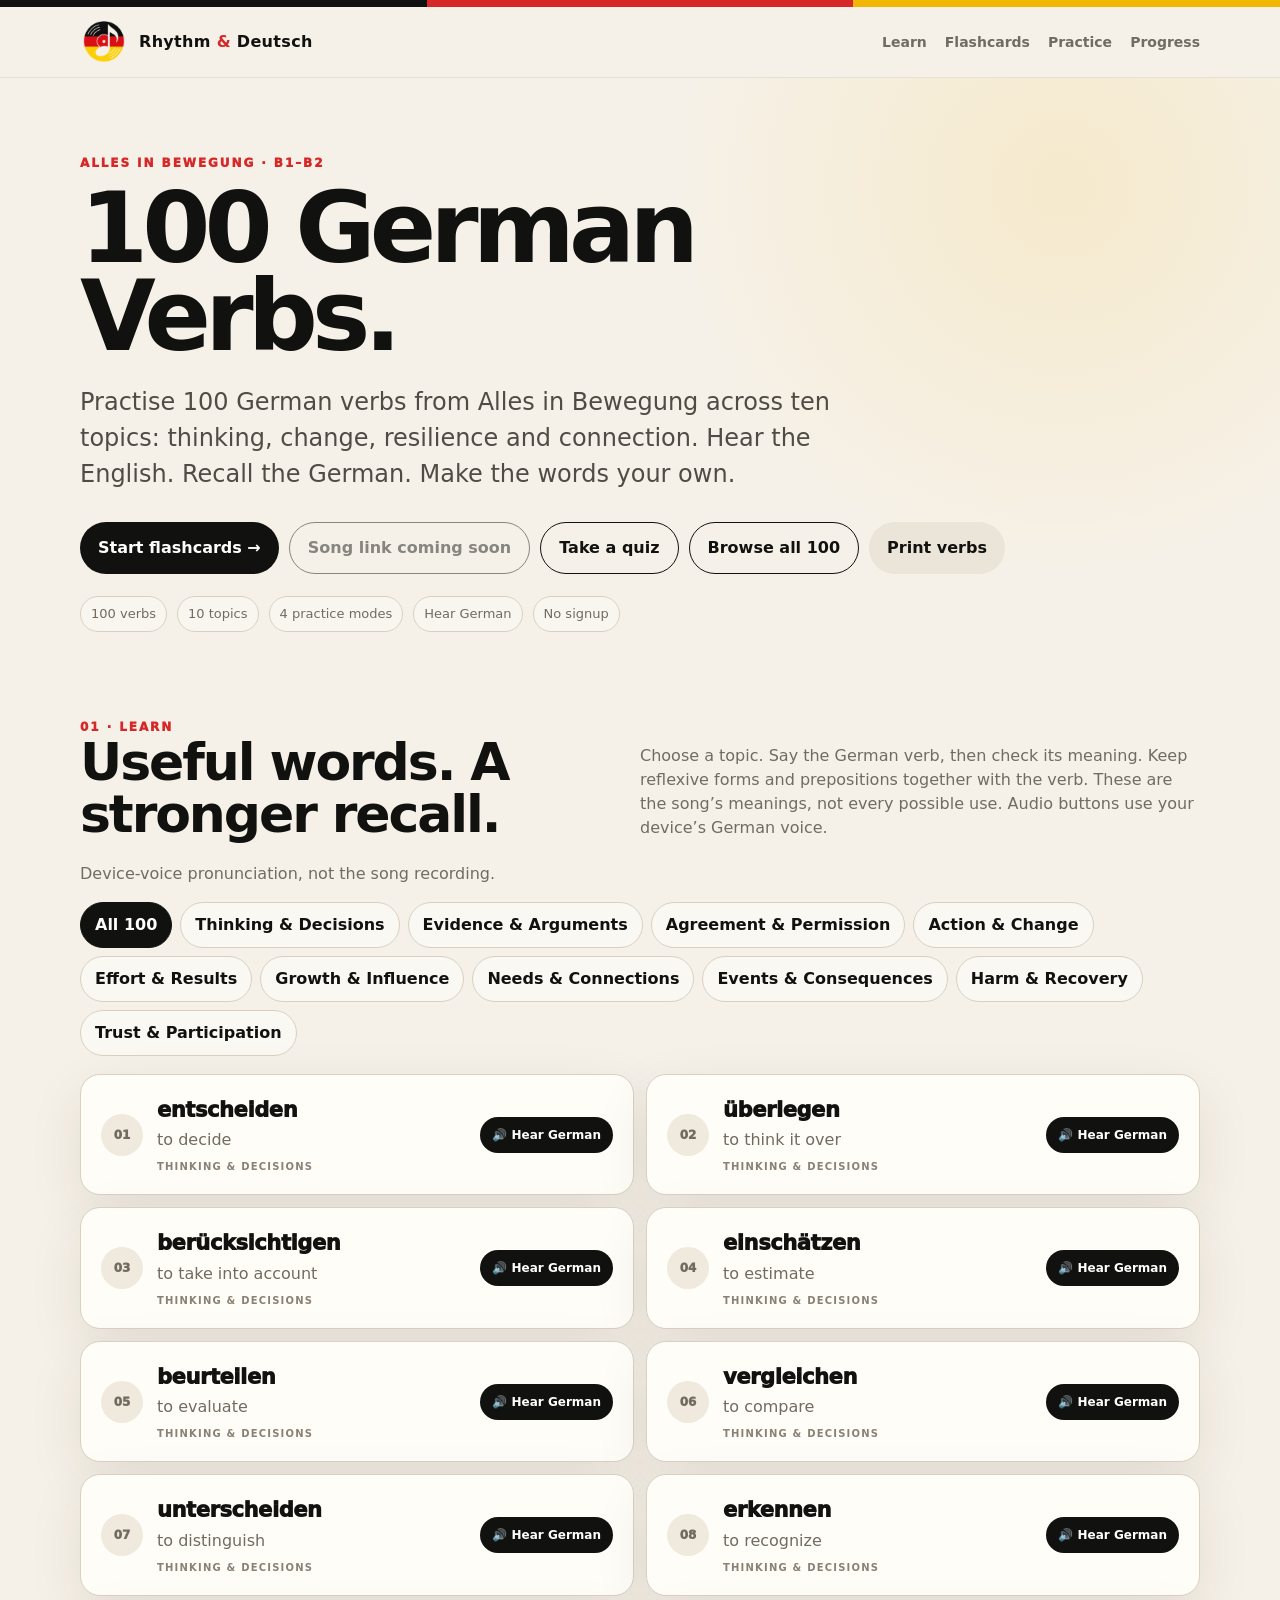
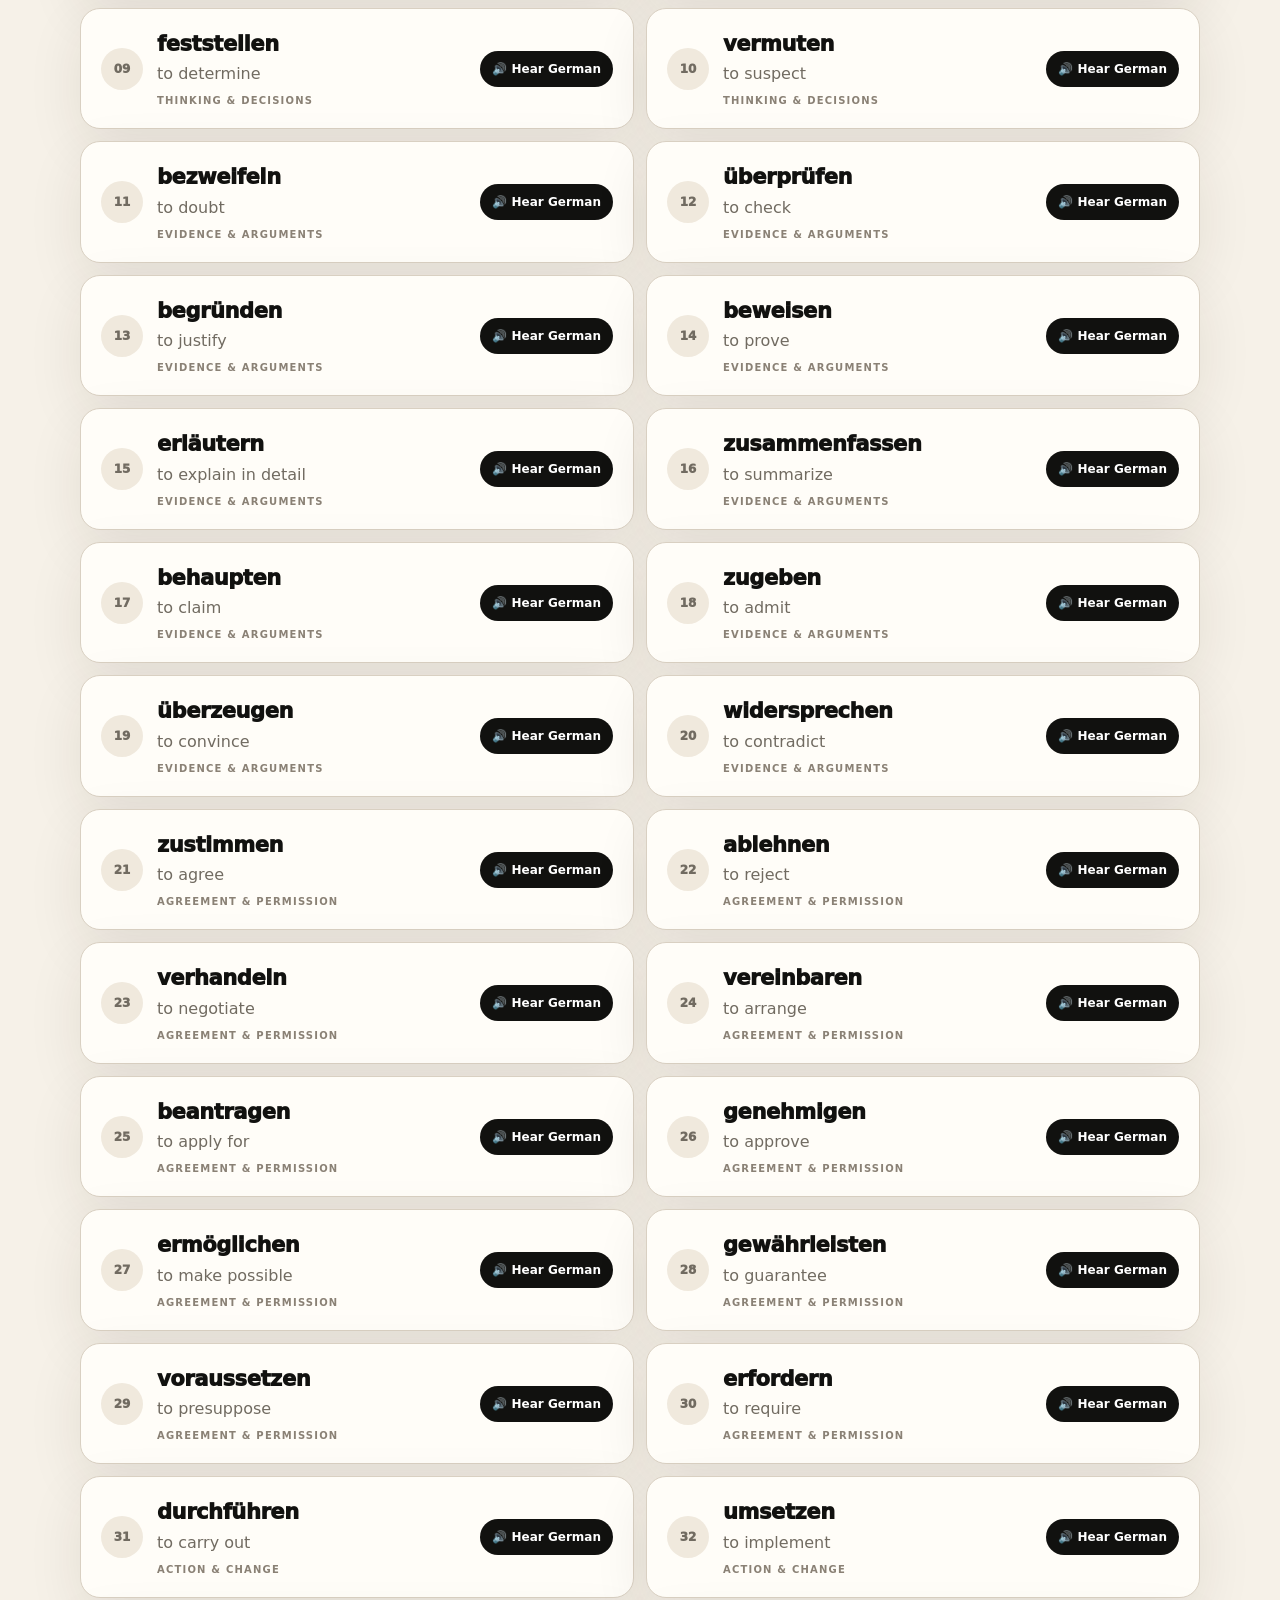
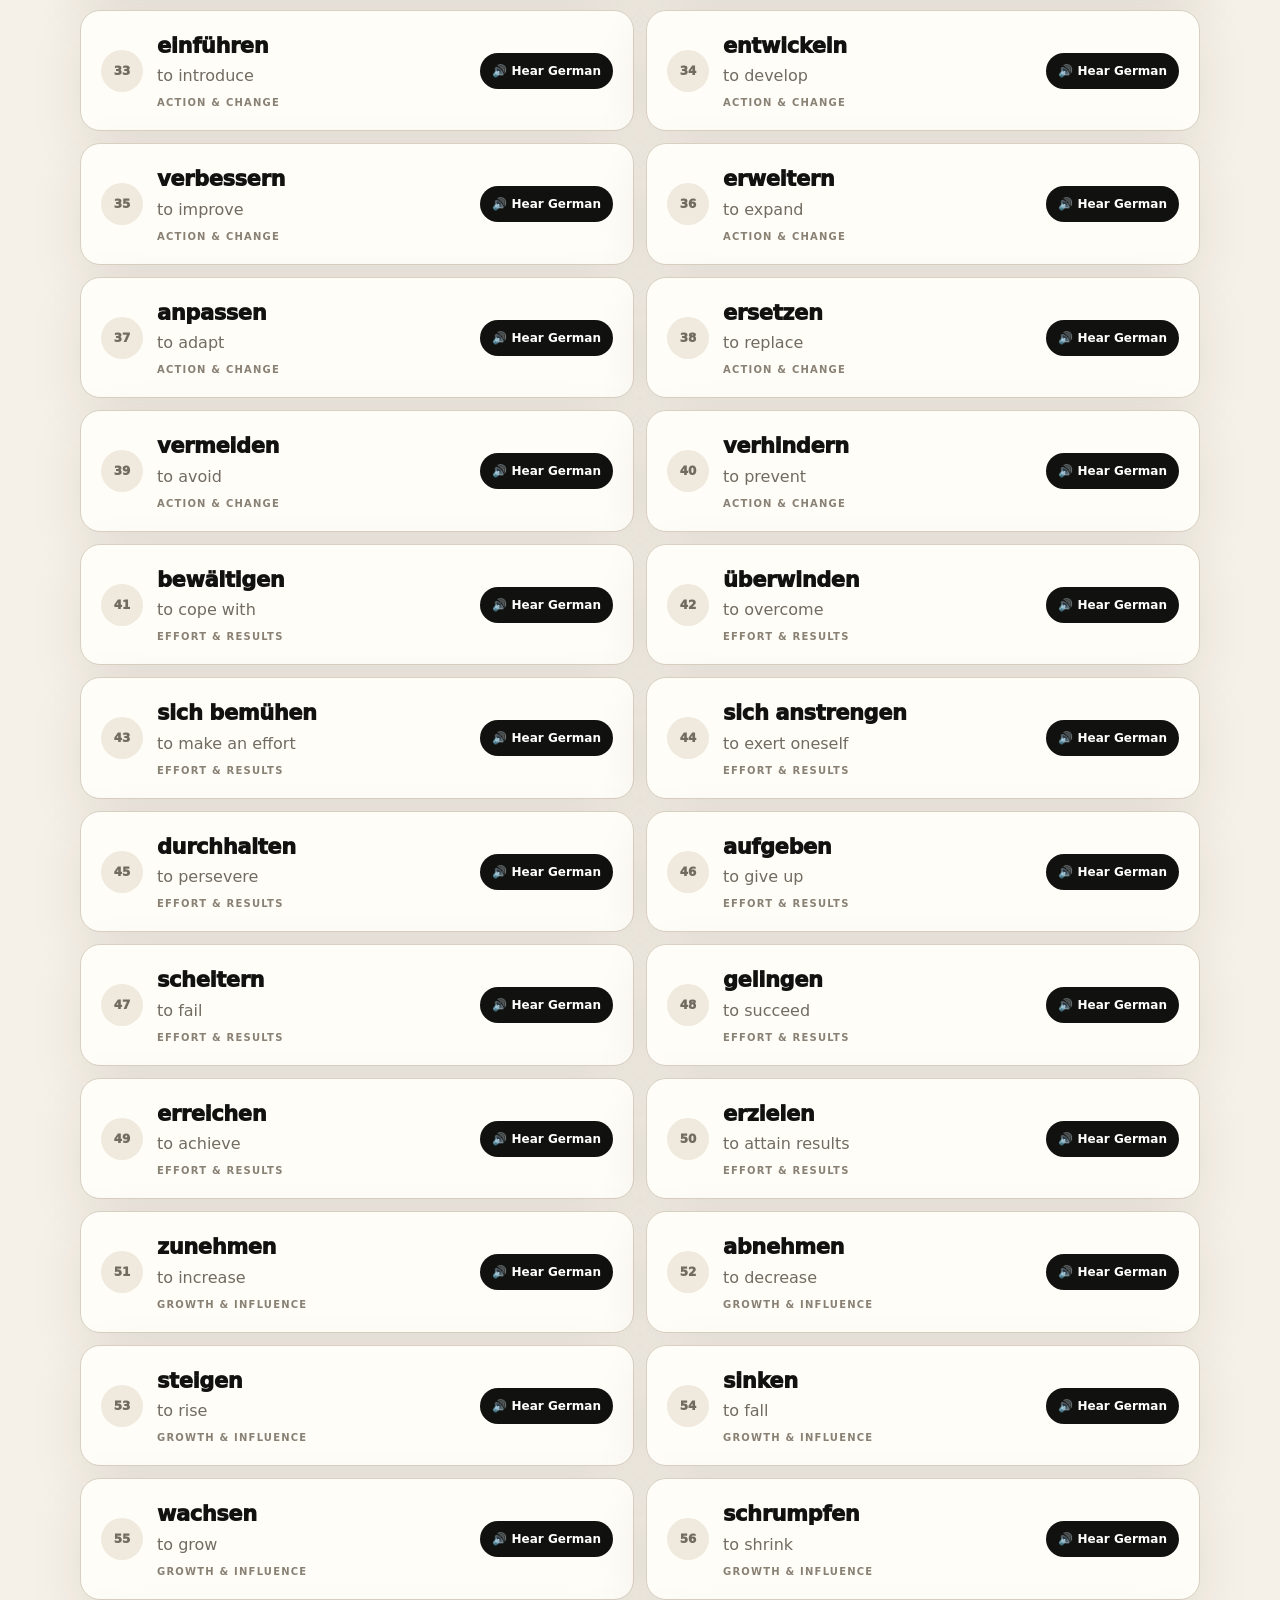
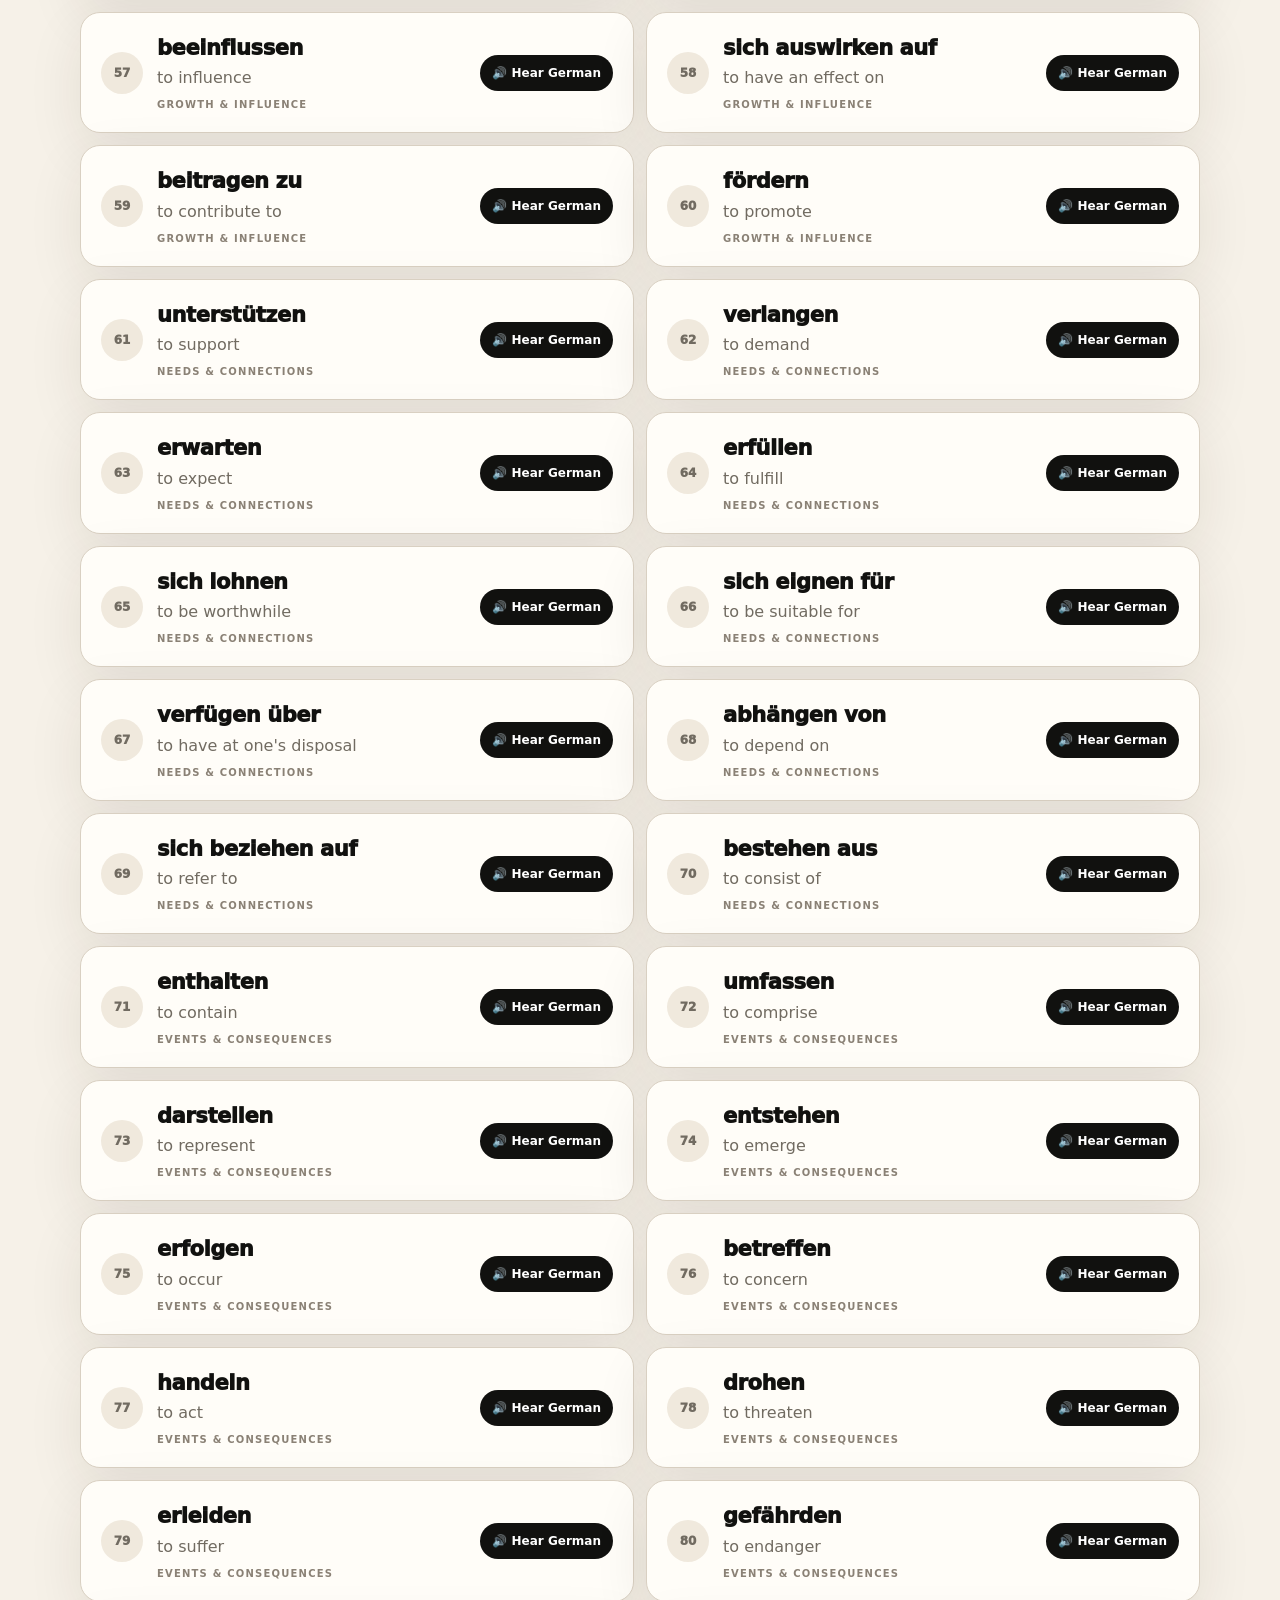
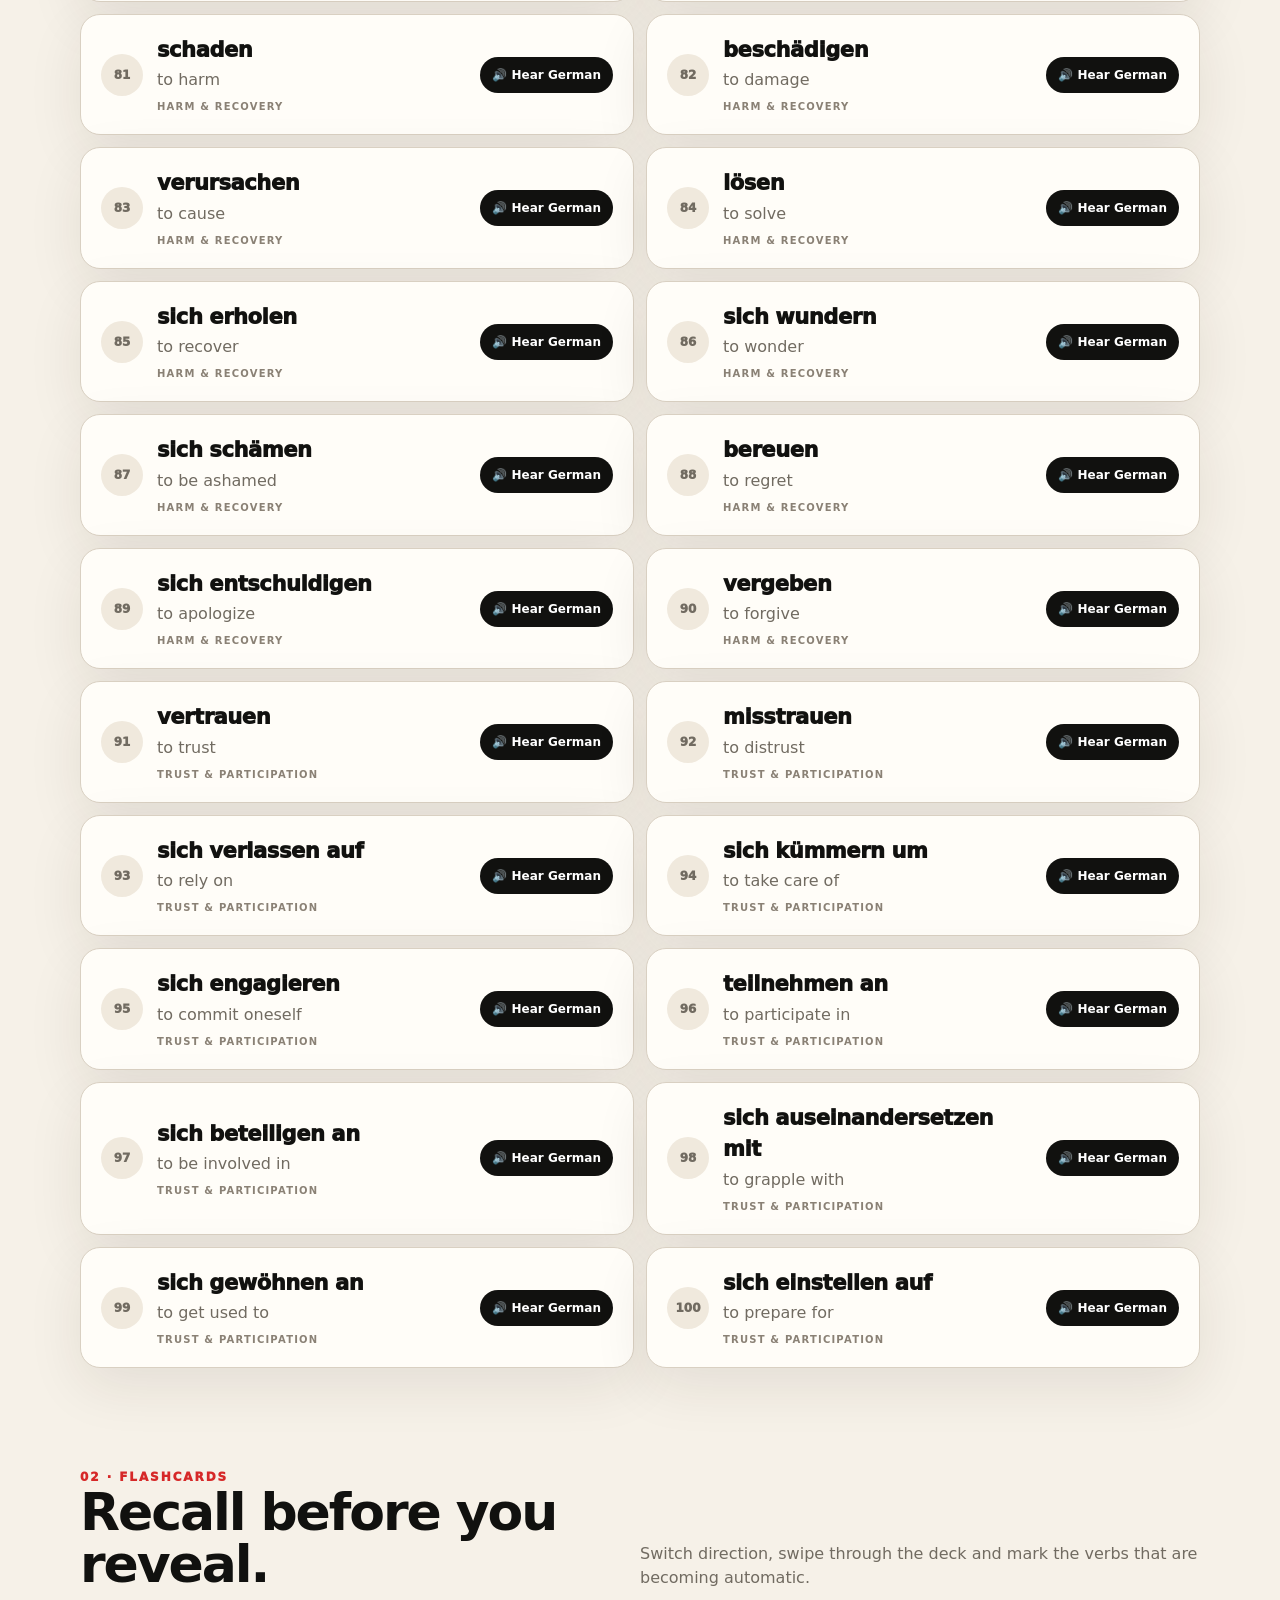
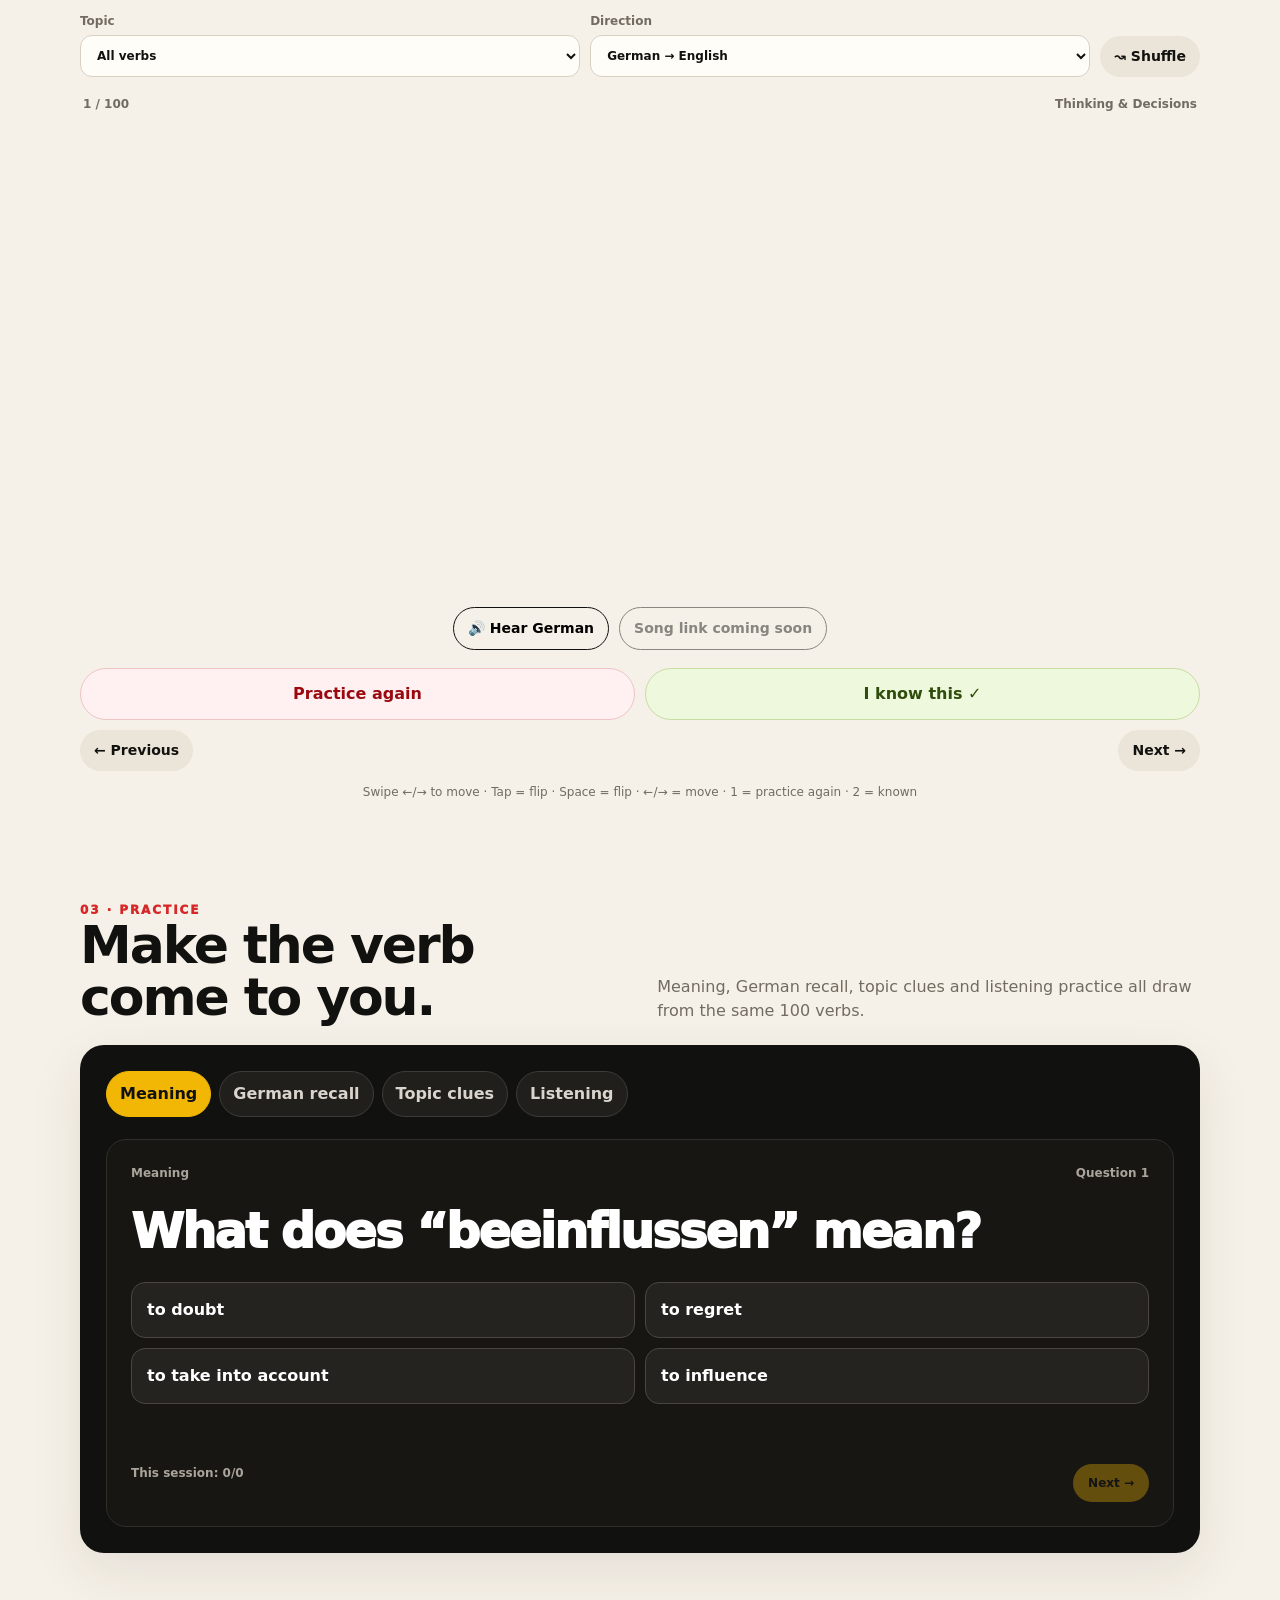
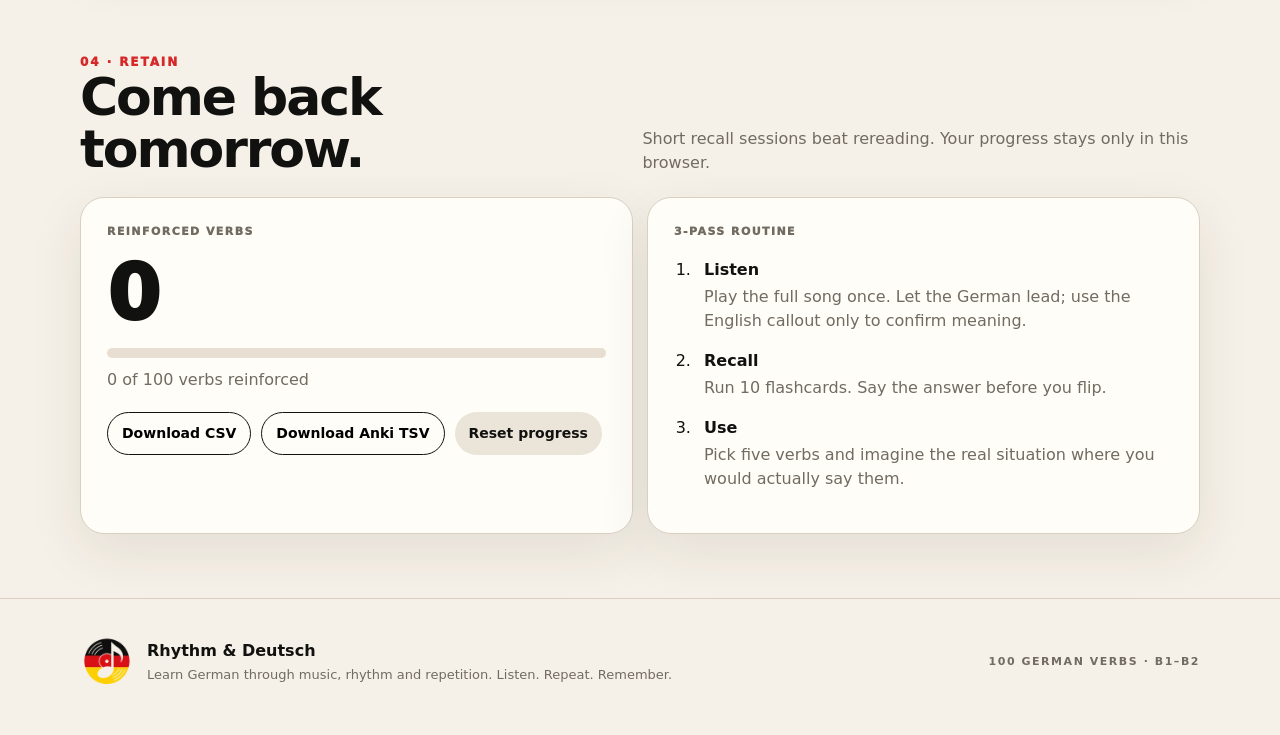
==== alles-in-bewegung/index.html @ 0a52871a "Publish Alles in Bewegung vocabulary companion" ====
<!doctype html>
<html lang="en">
<head>
<meta charset="utf-8">
<meta name="viewport" content="width=device-width,initial-scale=1,viewport-fit=cover">
<meta name="theme-color" content="#11110f">
<meta name="description" content="Practise 100 German verbs from Alles in Bewegung with flashcards, quizzes, device-voice listening and local progress.">
<title>Alles in Bewegung — 100 German Verbs | Rhythm & Deutsch</title>
<link rel="icon" type="image/webp" href="https://yahai.github.io/rhythm-deutsch/100-verbs/assets/logo.webp?v=20261024">
<link rel="apple-touch-icon" href="https://yahai.github.io/rhythm-deutsch/100-verbs/assets/logo.webp?v=20261024">
<style>
:root{--ink:#11110f;--paper:#f6f1e8;--card:#fffdf8;--muted:#716b61;--line:#d9d0c2;--red:#d62828;--gold:#f2b705;--green:#2f6b3d;--shadow:0 18px 55px rgba(40,30,18,.09);--r:24px}
*{box-sizing:border-box}html{scroll-behavior:smooth}section{scroll-margin-top:90px}:focus-visible{outline:3px solid var(--red);outline-offset:4px}body{margin:0;background:var(--paper);color:var(--ink);font:16px/1.5 Inter,ui-sans-serif,system-ui,-apple-system,BlinkMacSystemFont,"Segoe UI",sans-serif}button,select{font:inherit}button{cursor:pointer}a{color:inherit}.wrap{width:min(1120px,calc(100% - 32px));margin:auto}.flagbar{height:7px;background:linear-gradient(90deg,#111 0 33.33%,var(--red) 33.33% 66.66%,var(--gold) 66.66%)}nav{position:sticky;top:0;z-index:20;background:rgba(246,241,232,.94);backdrop-filter:blur(16px);border-bottom:1px solid rgba(17,17,15,.08)}.navrow{min-height:70px;display:flex;align-items:center;justify-content:space-between;gap:18px}.brand{display:flex;align-items:center;gap:11px;text-decoration:none;font-weight:900;letter-spacing:.02em}.brand b{color:var(--red)}.brandlogo{width:48px;height:48px;object-fit:contain}.navlinks{display:flex;gap:18px}.navlinks a{text-decoration:none;font-size:14px;font-weight:750;color:var(--muted)}
.hero{padding:76px 0 50px;background:radial-gradient(circle at 83% 18%,rgba(242,183,5,.12),transparent 33%)}.eyebrow{font-size:12px;letter-spacing:.16em;text-transform:uppercase;font-weight:950;color:var(--red)}h1{font-size:clamp(48px,8.5vw,98px);line-height:.9;letter-spacing:-.06em;margin:12px 0 24px;max-width:950px}.hero p{max-width:820px;font-size:clamp(18px,2.2vw,24px);color:#504b44;margin:0}.actions,.meta,.downloads,.flash-audio,.flash-nav{display:flex;flex-wrap:wrap;gap:10px}.actions{margin-top:30px}.btn{border:0;border-radius:999px;padding:13px 18px;font-weight:850;text-decoration:none;display:inline-flex;align-items:center;justify-content:center}.btn.compact{padding:10px 14px;font-size:14px}.primary{background:var(--ink);color:#fff}.secondary{background:transparent;border:1px solid var(--ink)}.ghost{background:#ebe4d8;color:var(--ink)}.disabled{opacity:.48;cursor:not-allowed}.meta{margin-top:22px;color:var(--muted);font-size:13px}.meta span{padding:7px 10px;border:1px solid var(--line);border-radius:999px;background:rgba(255,255,255,.35)}
.section{padding:36px 0 64px}.sectionhead{display:flex;justify-content:space-between;align-items:end;gap:22px;margin-bottom:22px}.sectionhead h2{font-size:clamp(30px,5vw,52px);line-height:1;letter-spacing:-.04em;margin:0}.sectionhead p{margin:0;max-width:560px;color:var(--muted)}.filters{display:flex;gap:8px;flex-wrap:wrap;margin-bottom:18px}.filter{border:1px solid var(--line);background:rgba(255,255,255,.45);border-radius:999px;padding:10px 14px;font-weight:850;color:var(--ink)}.filter.active{background:var(--ink);color:#fff;border-color:var(--ink)}
.phrasegrid{display:grid;grid-template-columns:repeat(2,1fr);gap:12px}.phrase{background:var(--card);border:1px solid var(--line);border-radius:20px;padding:20px;box-shadow:var(--shadow);display:grid;grid-template-columns:auto 1fr auto;gap:14px;align-items:center}.phrase-num{width:42px;height:42px;border-radius:50%;display:grid;place-items:center;background:#f0e9dd;color:var(--muted);font-size:12px;font-weight:950}.phrase-de{overflow-wrap:anywhere;font-size:21px;font-weight:950;letter-spacing:-.02em}.phrase-en{color:var(--muted);margin-top:2px}.phrase-cat{font-size:10px;text-transform:uppercase;letter-spacing:.12em;color:#8a8175;margin-top:7px;font-weight:850}.hear{border:0;border-radius:999px;background:var(--ink);color:white;padding:9px 12px;font-size:12px;font-weight:850;white-space:nowrap}
.flash-toolbar{display:grid;grid-template-columns:1fr 1fr auto;gap:10px;align-items:end;margin-bottom:18px}.flash-toolbar label{font-size:12px;font-weight:850;color:var(--muted)}.flash-toolbar select{width:100%;display:block;margin-top:5px;border:1px solid var(--line);background:var(--card);color:var(--ink);border-radius:12px;padding:12px}.flash-status{display:flex;justify-content:space-between;color:var(--muted);font-size:12px;font-weight:850;margin:0 3px 10px}.flashcard-wrap{perspective:1200px}.flashcard{display:block;width:100%;height:min(54vh,470px);min-height:360px;border:0;background:transparent;padding:0;touch-action:pan-y;-webkit-tap-highlight-color:transparent}.flashcard-inner{position:relative;display:block;width:100%;height:100%;transition:transform .55s cubic-bezier(.2,.75,.2,1);transform-style:preserve-3d}.flashcard.flipped .flashcard-inner{transform:rotateY(180deg)}.card-face{position:absolute;inset:0;backface-visibility:hidden;border-radius:var(--r);border:1px solid var(--line);box-shadow:var(--shadow);display:flex;flex-direction:column;align-items:center;justify-content:center;padding:32px;background:var(--card)}.card-back{transform:rotateY(180deg);background:var(--ink);color:var(--paper)}.card-number{position:absolute;top:20px;left:22px;font-size:12px;font-weight:900;letter-spacing:.1em;color:var(--muted)}.card-back .card-number{color:#aaa49a}.card-kicker{font-size:12px;text-transform:uppercase;letter-spacing:.16em;font-weight:900;color:var(--muted);margin-bottom:12px}.card-prompt{overflow-wrap:anywhere;font-size:clamp(34px,7vw,72px);line-height:1.03;font-weight:950;letter-spacing:-.05em;text-align:center;max-width:900px}.tap-hint{position:absolute;bottom:22px;font-size:12px;color:var(--muted)}.card-answer{overflow-wrap:anywhere;font-size:clamp(28px,6vw,58px);line-height:1.05;font-weight:950;letter-spacing:-.04em;text-align:center}.card-german{font-size:18px;color:#c8c1b7;text-align:center;margin-top:18px}.flash-audio{justify-content:center;margin-top:14px}.flash-rating{display:grid;grid-template-columns:1fr 1fr;gap:10px;margin-top:18px}.review-btn,.known-btn{border-radius:999px;padding:13px 18px;font-weight:850}.review-btn{background:#fff1f1;color:#9b0810;border:1px solid #efc4c7}.known-btn{background:#eef8dd;color:#304d0d;border:1px solid #c7dda2}.flash-nav{justify-content:space-between;margin-top:10px}.keyboard-note{text-align:center;font-size:12px;color:var(--muted);margin:12px 0 0}
.practice{background:var(--ink);color:white;padding:26px;border-radius:var(--r);box-shadow:var(--shadow)}.tabs{display:flex;flex-wrap:wrap;gap:8px;margin-bottom:22px}.tab{border:1px solid #3e3c38;background:#201f1c;color:#d9d4cc;padding:10px 13px;border-radius:999px;font-weight:850}.tab.active{background:var(--gold);color:#111;border-color:var(--gold)}.quiz{background:#171613;border:1px solid #302e29;border-radius:20px;padding:24px}.qmeta,.quizfoot{display:flex;justify-content:space-between;gap:16px;color:#aaa49a;font-size:12px;font-weight:850}.question{font-size:clamp(28px,5vw,48px);font-weight:950;letter-spacing:-.04em;line-height:1.07;margin:24px 0}.listen-btn{border:1px solid #575148;background:#24221e;color:#fff;padding:11px 14px;border-radius:999px;font-weight:850;margin:-6px 0 18px}.hidden{display:none}.answers{display:grid;grid-template-columns:1fr 1fr;gap:10px}.answer{border:1px solid #4a4741;background:#25231f;color:#fff;border-radius:14px;padding:15px;text-align:left;font-weight:800}.answer:hover{border-color:#81796e}.answer.correct{background:#1d4b28;border-color:#367a46}.answer.wrong{background:#5a1f24;border-color:#a53b44}.answer:disabled{cursor:default}.feedback{min-height:28px;color:#d0cac1;margin:16px 0}.quizfoot button{border:0;border-radius:999px;padding:10px 15px;font-weight:900;background:var(--gold);color:#111}.quizfoot button:disabled{opacity:.35;cursor:not-allowed}
.retain-grid{display:grid;grid-template-columns:1fr 1fr;gap:14px}.retain-card{background:var(--card);border:1px solid var(--line);border-radius:var(--r);padding:26px;box-shadow:var(--shadow)}.retain-title{font-size:11px;letter-spacing:.13em;font-weight:950;color:var(--muted)}.retain-number{font-size:76px;line-height:1;font-weight:950;letter-spacing:-.06em;margin:16px 0}.bar{height:10px;background:#e8dfd2;border-radius:999px;overflow:hidden}.bar span{display:block;height:100%;width:0;background:linear-gradient(90deg,var(--red),var(--gold));transition:width .35s}.retain-copy{color:var(--muted);margin:10px 0 20px}.routine{margin:18px 0 0;padding-left:22px}.routine li{padding:0 0 16px 8px}.routine strong,.routine span{display:block}.routine span{color:var(--muted);margin-top:3px}
footer{padding:36px 0 46px;border-top:1px solid var(--line)}.footrow{display:flex;align-items:center;justify-content:space-between;gap:24px}.footerbrand{display:flex;align-items:center;gap:13px}.footerbrandlogo{width:54px;height:54px;object-fit:contain}.footerbrand p{margin:2px 0 0;color:var(--muted);font-size:13px}.small{font-size:11px;letter-spacing:.14em;color:var(--muted);font-weight:900}
@media(max-width:760px){.navlinks{display:none}.hero{padding-top:52px}.phrasegrid,.retain-grid,.answers{grid-template-columns:1fr}.phrase{grid-template-columns:auto 1fr}.phrase .hear{grid-column:2;justify-self:start}.flash-toolbar{grid-template-columns:1fr 1fr}.flash-toolbar .btn{grid-column:1/-1}.sectionhead{align-items:flex-start;flex-direction:column}.flashcard{min-height:330px;height:48vh}.footrow{align-items:flex-start;flex-direction:column}.small{display:none}}
@media print{nav,.actions,.filters,.flash-toolbar,.flash-audio,.flash-rating,.flash-nav,.keyboard-note,#flashcards,#practice,.downloads,.flagbar{display:none!important}.hero{padding:30px 0 20px}.phrasegrid{grid-template-columns:1fr 1fr}.phrase{box-shadow:none;break-inside:avoid}.section{padding:18px 0}.retain-grid{display:none}body{background:white}}

@media(prefers-reduced-motion:reduce){html{scroll-behavior:auto}.flashcard-inner,.bar span{transition:none}}
</style>
<script defer src="https://cloud.umami.is/script.js" data-website-id="da624a16-4aff-4937-9284-92357a6e5438"></script>
</head>
<body>
<div class="flagbar"></div>
<nav>
  <div class="wrap navrow">
    <a class="brand" href="#top">
      <img class="brandlogo" src="https://yahai.github.io/rhythm-deutsch/100-verbs/assets/logo.webp?v=20261024" alt="Rhythm & Deutsch logo">
      <span>Rhythm <b>&</b> Deutsch</span>
    </a>
    <div class="navlinks"><a href="#learn">Learn</a><a href="#flashcards">Flashcards</a><a href="#practice">Practice</a><a href="#progress">Progress</a></div>
  </div>
</nav>

<header class="hero" id="top">
  <div class="wrap">
    <div class="eyebrow">ALLES IN BEWEGUNG · B1–B2</div>
    <h1>100 German<br>Verbs.</h1>
    <p>Practise 100 German verbs from Alles in Bewegung across ten topics: thinking, change, resilience and connection. Hear the English. Recall the German. Make the words your own.</p>
    <div class="actions">
      <a class="btn primary" href="#flashcards" data-umami-event="bewegung-start-flashcards">Start flashcards →</a>
      <a class="btn secondary disabled" id="watchSong" role="link" aria-disabled="true" tabindex="-1">Song link coming soon</a><a class="btn secondary" href="#practice" data-umami-event="bewegung-open-quiz">Take a quiz</a>
      <a class="btn secondary" href="#learn" data-umami-event="bewegung-browse-all">Browse all 100</a>
      <button class="btn ghost" id="printBtn">Print verbs</button>
    </div>
    <div class="meta"><span>100 verbs</span><span>10 topics</span><span>4 practice modes</span><span>Hear German</span><span>No signup</span></div>
  </div>
</header>

<main>
<section class="section" id="learn">
  <div class="wrap">
    <div class="sectionhead">
      <div><div class="eyebrow">01 · Learn</div><h2>Useful words. A stronger recall.</h2></div>
      <p>Choose a topic. Say the German verb, then check its meaning. Keep reflexive forms and prepositions together with the verb. These are the song’s meanings, not every possible use. Audio buttons use your device’s German voice.</p>
    </div>
    <p id="audioStatus" role="status" style="color:var(--muted)">Device-voice pronunciation, not the song recording.</p><div class="filters" id="filters"></div>
    <div class="phrasegrid" id="phraseGrid"></div>
  </div>
</section>

<section class="section" id="flashcards">
  <div class="wrap">
    <div class="sectionhead">
      <div><div class="eyebrow">02 · Flashcards</div><h2>Recall before you reveal.</h2></div>
      <p>Switch direction, swipe through the deck and mark the verbs that are becoming automatic.</p>
    </div>

    <div class="flash-toolbar">
      <label>Topic
        <select id="cardCategory"><option value="all">All verbs</option></select>
      </label>
      <label>Direction
        <select id="cardDirection">
          <option value="de-en">German → English</option>
          <option value="en-de">English → German</option>
          <option value="mixed">Mixed</option>
        </select>
      </label>
      <button class="btn ghost compact" id="shuffleCards">↝ Shuffle</button>
    </div>

    <div class="flash-status"><span id="cardPosition">1 / 100</span><span id="cardContext">Thinking &amp; Decisions</span></div>
    <div class="flashcard-wrap">
      <button class="flashcard" id="flashcard" type="button" aria-label="Flip flashcard" aria-pressed="false">
        <span class="flashcard-inner">
          <span class="card-face card-front">
            <span class="card-number" id="frontNumber">01</span>
            <span class="card-kicker" id="frontKicker">German</span>
            <strong class="card-prompt" id="frontPrompt">entscheiden</strong>
            <span class="tap-hint">Tap to reveal</span>
          </span>
          <span class="card-face card-back">
            <span class="card-number" id="backNumber">01</span>
            <strong class="card-answer" id="backAnswer">to decide</strong>
            <span class="card-german" id="cardGerman">entscheiden</span>
          </span>
        </span>
      </button>
    </div>
    <div class="flash-audio">
      <button class="btn secondary compact" id="speakCard" data-umami-event="bewegung-hear-card">🔊 Hear German</button>
      <a class="btn secondary compact disabled" id="songCard" role="link" aria-disabled="true" tabindex="-1">Song link coming soon</a>
    </div>
    <div class="flash-rating"><button class="review-btn" id="reviewCard">Practice again</button><button class="known-btn" id="knownCard">I know this ✓</button></div>
    <div class="flash-nav"><button class="btn ghost compact" id="prevCard">← Previous</button><button class="btn ghost compact" id="nextCard">Next →</button></div>
    <p class="keyboard-note">Swipe ←/→ to move · Tap = flip · Space = flip · ←/→ = move · 1 = practice again · 2 = known</p>
  </div>
</section>

<section class="section" id="practice">
  <div class="wrap">
    <div class="sectionhead">
      <div><div class="eyebrow">03 · Practice</div><h2>Make the verb come to you.</h2></div>
      <p>Meaning, German recall, topic clues and listening practice all draw from the same 100 verbs.</p>
    </div>
    <div class="practice">
      <div class="tabs" id="tabs"></div>
      <div class="quiz">
        <div class="qmeta"><span id="qMode"></span><span id="qCount"></span></div>
        <div class="question" id="question"></div>
        <button class="listen-btn hidden" id="listenPrompt">🔊 Play German</button>
        <p id="listeningStatus" role="status" style="color:#d0cac1"></p><div class="answers" id="answers"></div>
        <div class="feedback" id="feedback"></div>
        <div class="quizfoot"><span id="score"></span><button id="nextBtn" disabled>Next →</button></div>
      </div>
    </div>
  </div>
</section>

<section class="section" id="progress">
  <div class="wrap">
    <div class="sectionhead">
      <div><div class="eyebrow">04 · Retain</div><h2>Come back tomorrow.</h2></div>
      <p>Short recall sessions beat rereading. Your progress stays only in this browser.</p>
    </div>
    <div class="retain-grid">
      <article class="retain-card">
        <div class="retain-title">REINFORCED VERBS</div>
        <div class="retain-number" id="mastered">0</div>
        <div class="bar"><span id="bar"></span></div>
        <div class="retain-copy" id="progressLabel">0 of 100 verbs reinforced</div>
        <div class="downloads"><button class="btn secondary compact" id="csvBtn">Download CSV</button><button class="btn secondary compact" id="ankiBtn">Download Anki TSV</button><button class="btn ghost compact" id="resetBtn">Reset progress</button></div>
      </article>
      <article class="retain-card">
        <div class="retain-title">3-PASS ROUTINE</div>
        <ol class="routine">
          <li><div><strong>Listen</strong><span>Play the full song once. Let the German lead; use the English callout only to confirm meaning.</span></div></li>
          <li><div><strong>Recall</strong><span>Run 10 flashcards. Say the answer before you flip.</span></div></li>
          <li><div><strong>Use</strong><span>Pick five verbs and imagine the real situation where you would actually say them.</span></div></li>
        </ol>
      </article>
    </div>
  </div>
</section>
</main>

<footer>
  <div class="wrap footrow">
    <div class="footerbrand">
      <img class="footerbrandlogo" src="https://yahai.github.io/rhythm-deutsch/100-verbs/assets/logo.webp?v=20261024" alt="Rhythm & Deutsch logo">
      <div><strong>Rhythm & Deutsch</strong><p>Learn German through music, rhythm and repetition. Listen. Repeat. Remember.</p></div>
    </div>
    <div class="small">100 GERMAN VERBS · B1–B2</div>
  </div>
</footer>
<script>
(function(){
"use strict";
var $=function(s){return document.querySelector(s)},$$=function(s){return Array.prototype.slice.call(document.querySelectorAll(s))};
var PHRASES=[{"id":1,"key":"verse-1-1","de":"entscheiden","en":"to decide","category":"Thinking & Decisions","germanStartMs":9940,"cat":"Thinking & Decisions","scene":"In the topic “Thinking & Decisions”, which German verb means “to decide”?"},{"id":2,"key":"verse-1-2","de":"überlegen","en":"to think it over","category":"Thinking & Decisions","germanStartMs":12080,"cat":"Thinking & Decisions","scene":"In the topic “Thinking & Decisions”, which German verb means “to think it over”?"},{"id":3,"key":"verse-1-3","de":"berücksichtigen","en":"to take into account","category":"Thinking & Decisions","germanStartMs":13840,"cat":"Thinking & Decisions","scene":"In the topic “Thinking & Decisions”, which German verb means “to take into account”?"},{"id":4,"key":"verse-1-4","de":"einschätzen","en":"to estimate","category":"Thinking & Decisions","germanStartMs":15880,"cat":"Thinking & Decisions","scene":"In the topic “Thinking & Decisions”, which German verb means “to estimate”?"},{"id":5,"key":"verse-1-5","de":"beurteilen","en":"to evaluate","category":"Thinking & Decisions","germanStartMs":17800,"cat":"Thinking & Decisions","scene":"In the topic “Thinking & Decisions”, which German verb means “to evaluate”?"},{"id":6,"key":"verse-1-6","de":"vergleichen","en":"to compare","category":"Thinking & Decisions","germanStartMs":19980,"cat":"Thinking & Decisions","scene":"In the topic “Thinking & Decisions”, which German verb means “to compare”?"},{"id":7,"key":"verse-1-7","de":"unterscheiden","en":"to distinguish","category":"Thinking & Decisions","germanStartMs":22120,"cat":"Thinking & Decisions","scene":"In the topic “Thinking & Decisions”, which German verb means “to distinguish”?"},{"id":8,"key":"verse-1-8","de":"erkennen","en":"to recognize","category":"Thinking & Decisions","germanStartMs":23760,"cat":"Thinking & Decisions","scene":"In the topic “Thinking & Decisions”, which German verb means “to recognize”?"},{"id":9,"key":"verse-1-9","de":"feststellen","en":"to determine","category":"Thinking & Decisions","germanStartMs":25060,"cat":"Thinking & Decisions","scene":"In the topic “Thinking & Decisions”, which German verb means “to determine”?"},{"id":10,"key":"verse-1-10","de":"vermuten","en":"to suspect","category":"Thinking & Decisions","germanStartMs":26500,"cat":"Thinking & Decisions","scene":"In the topic “Thinking & Decisions”, which German verb means “to suspect”?"},{"id":11,"key":"verse-2-1","de":"bezweifeln","en":"to doubt","category":"Evidence & Arguments","germanStartMs":28370,"cat":"Evidence & Arguments","scene":"In the topic “Evidence & Arguments”, which German verb means “to doubt”?"},{"id":12,"key":"verse-2-2","de":"überprüfen","en":"to check","category":"Evidence & Arguments","germanStartMs":30570,"cat":"Evidence & Arguments","scene":"In the topic “Evidence & Arguments”, which German verb means “to check”?"},{"id":13,"key":"verse-2-3","de":"begründen","en":"to justify","category":"Evidence & Arguments","germanStartMs":32670,"cat":"Evidence & Arguments","scene":"In the topic “Evidence & Arguments”, which German verb means “to justify”?"},{"id":14,"key":"verse-2-4","de":"beweisen","en":"to prove","category":"Evidence & Arguments","germanStartMs":35210,"cat":"Evidence & Arguments","scene":"In the topic “Evidence & Arguments”, which German verb means “to prove”?"},{"id":15,"key":"verse-2-5","de":"erläutern","en":"to explain in detail","category":"Evidence & Arguments","germanStartMs":37850,"cat":"Evidence & Arguments","scene":"In the topic “Evidence & Arguments”, which German verb means “to explain in detail”?"},{"id":16,"key":"verse-2-6","de":"zusammenfassen","en":"to summarize","category":"Evidence & Arguments","germanStartMs":39470,"cat":"Evidence & Arguments","scene":"In the topic “Evidence & Arguments”, which German verb means “to summarize”?"},{"id":17,"key":"verse-2-7","de":"behaupten","en":"to claim","category":"Evidence & Arguments","germanStartMs":41890,"cat":"Evidence & Arguments","scene":"In the topic “Evidence & Arguments”, which German verb means “to claim”?"},{"id":18,"key":"verse-2-8","de":"zugeben","en":"to admit","category":"Evidence & Arguments","germanStartMs":43270,"cat":"Evidence & Arguments","scene":"In the topic “Evidence & Arguments”, which German verb means “to admit”?"},{"id":19,"key":"verse-2-9","de":"überzeugen","en":"to convince","category":"Evidence & Arguments","germanStartMs":45030,"cat":"Evidence & Arguments","scene":"In the topic “Evidence & Arguments”, which German verb means “to convince”?"},{"id":20,"key":"verse-2-10","de":"widersprechen","en":"to contradict","category":"Evidence & Arguments","germanStartMs":46570,"cat":"Evidence & Arguments","scene":"In the topic “Evidence & Arguments”, which German verb means “to contradict”?"},{"id":21,"key":"verse-3-1","de":"zustimmen","en":"to agree","category":"Agreement & Permission","germanStartMs":85750,"cat":"Agreement & Permission","scene":"In the topic “Agreement & Permission”, which German verb means “to agree”?"},{"id":22,"key":"verse-3-2","de":"ablehnen","en":"to reject","category":"Agreement & Permission","germanStartMs":86870,"cat":"Agreement & Permission","scene":"In the topic “Agreement & Permission”, which German verb means “to reject”?"},{"id":23,"key":"verse-3-3","de":"verhandeln","en":"to negotiate","category":"Agreement & Permission","germanStartMs":88130,"cat":"Agreement & Permission","scene":"In the topic “Agreement & Permission”, which German verb means “to negotiate”?"},{"id":24,"key":"verse-3-4","de":"vereinbaren","en":"to arrange","category":"Agreement & Permission","germanStartMs":89130,"cat":"Agreement & Permission","scene":"In the topic “Agreement & Permission”, which German verb means “to arrange”?"},{"id":25,"key":"verse-3-5","de":"beantragen","en":"to apply for","category":"Agreement & Permission","germanStartMs":90470,"cat":"Agreement & Permission","scene":"In the topic “Agreement & Permission”, which German verb means “to apply for”?"},{"id":26,"key":"verse-3-6","de":"genehmigen","en":"to approve","category":"Agreement & Permission","germanStartMs":91610,"cat":"Agreement & Permission","scene":"In the topic “Agreement & Permission”, which German verb means “to approve”?"},{"id":27,"key":"verse-3-7","de":"ermöglichen","en":"to make possible","category":"Agreement & Permission","germanStartMs":92650,"cat":"Agreement & Permission","scene":"In the topic “Agreement & Permission”, which German verb means “to make possible”?"},{"id":28,"key":"verse-3-8","de":"gewährleisten","en":"to guarantee","category":"Agreement & Permission","germanStartMs":93650,"cat":"Agreement & Permission","scene":"In the topic “Agreement & Permission”, which German verb means “to guarantee”?"},{"id":29,"key":"verse-3-9","de":"voraussetzen","en":"to presuppose","category":"Agreement & Permission","germanStartMs":95150,"cat":"Agreement & Permission","scene":"In the topic “Agreement & Permission”, which German verb means “to presuppose”?"},{"id":30,"key":"verse-3-10","de":"erfordern","en":"to require","category":"Agreement & Permission","germanStartMs":96370,"cat":"Agreement & Permission","scene":"In the topic “Agreement & Permission”, which German verb means “to require”?"},{"id":31,"key":"verse-4-1","de":"durchführen","en":"to carry out","category":"Action & Change","germanStartMs":97780,"cat":"Action & Change","scene":"In the topic “Action & Change”, which German verb means “to carry out”?"},{"id":32,"key":"verse-4-2","de":"umsetzen","en":"to implement","category":"Action & Change","germanStartMs":98660,"cat":"Action & Change","scene":"In the topic “Action & Change”, which German verb means “to implement”?"},{"id":33,"key":"verse-4-3","de":"einführen","en":"to introduce","category":"Action & Change","germanStartMs":99880,"cat":"Action & Change","scene":"In the topic “Action & Change”, which German verb means “to introduce”?"},{"id":34,"key":"verse-4-4","de":"entwickeln","en":"to develop","category":"Action & Change","germanStartMs":100880,"cat":"Action & Change","scene":"In the topic “Action & Change”, which German verb means “to develop”?"},{"id":35,"key":"verse-4-5","de":"verbessern","en":"to improve","category":"Action & Change","germanStartMs":101840,"cat":"Action & Change","scene":"In the topic “Action & Change”, which German verb means “to improve”?"},{"id":36,"key":"verse-4-6","de":"erweitern","en":"to expand","category":"Action & Change","germanStartMs":102940,"cat":"Action & Change","scene":"In the topic “Action & Change”, which German verb means “to expand”?"},{"id":37,"key":"verse-4-7","de":"anpassen","en":"to adapt","category":"Action & Change","germanStartMs":104140,"cat":"Action & Change","scene":"In the topic “Action & Change”, which German verb means “to adapt”?"},{"id":38,"key":"verse-4-8","de":"ersetzen","en":"to replace","category":"Action & Change","germanStartMs":105260,"cat":"Action & Change","scene":"In the topic “Action & Change”, which German verb means “to replace”?"},{"id":39,"key":"verse-4-9","de":"vermeiden","en":"to avoid","category":"Action & Change","germanStartMs":106300,"cat":"Action & Change","scene":"In the topic “Action & Change”, which German verb means “to avoid”?"},{"id":40,"key":"verse-4-10","de":"verhindern","en":"to prevent","category":"Action & Change","germanStartMs":107440,"cat":"Action & Change","scene":"In the topic “Action & Change”, which German verb means “to prevent”?"},{"id":41,"key":"verse-5-1","de":"bewältigen","en":"to cope with","category":"Effort & Results","germanStartMs":135980,"cat":"Effort & Results","scene":"In the topic “Effort & Results”, which German verb means “to cope with”?"},{"id":42,"key":"verse-5-2","de":"überwinden","en":"to overcome","category":"Effort & Results","germanStartMs":137460,"cat":"Effort & Results","scene":"In the topic “Effort & Results”, which German verb means “to overcome”?"},{"id":43,"key":"verse-5-3","de":"sich bemühen","en":"to make an effort","category":"Effort & Results","germanStartMs":138760,"cat":"Effort & Results","scene":"In the topic “Effort & Results”, which German verb means “to make an effort”?"},{"id":44,"key":"verse-5-4","de":"sich anstrengen","en":"to exert oneself","category":"Effort & Results","germanStartMs":139900,"cat":"Effort & Results","scene":"In the topic “Effort & Results”, which German verb means “to exert oneself”?"},{"id":45,"key":"verse-5-5","de":"durchhalten","en":"to persevere","category":"Effort & Results","germanStartMs":141540,"cat":"Effort & Results","scene":"In the topic “Effort & Results”, which German verb means “to persevere”?"},{"id":46,"key":"verse-5-6","de":"aufgeben","en":"to give up","category":"Effort & Results","germanStartMs":142700,"cat":"Effort & Results","scene":"In the topic “Effort & Results”, which German verb means “to give up”?"},{"id":47,"key":"verse-5-7","de":"scheitern","en":"to fail","category":"Effort & Results","germanStartMs":143760,"cat":"Effort & Results","scene":"In the topic “Effort & Results”, which German verb means “to fail”?"},{"id":48,"key":"verse-5-8","de":"gelingen","en":"to succeed","category":"Effort & Results","germanStartMs":144600,"cat":"Effort & Results","scene":"In the topic “Effort & Results”, which German verb means “to succeed”?"},{"id":49,"key":"verse-5-9","de":"erreichen","en":"to achieve","category":"Effort & Results","germanStartMs":145780,"cat":"Effort & Results","scene":"In the topic “Effort & Results”, which German verb means “to achieve”?"},{"id":50,"key":"verse-5-10","de":"erzielen","en":"to attain results","category":"Effort & Results","germanStartMs":147340,"cat":"Effort & Results","scene":"In the topic “Effort & Results”, which German verb means “to attain results”?"},{"id":51,"key":"verse-6-1","de":"zunehmen","en":"to increase","category":"Growth & Influence","germanStartMs":148910,"cat":"Growth & Influence","scene":"In the topic “Growth & Influence”, which German verb means “to increase”?"},{"id":52,"key":"verse-6-2","de":"abnehmen","en":"to decrease","category":"Growth & Influence","germanStartMs":150070,"cat":"Growth & Influence","scene":"In the topic “Growth & Influence”, which German verb means “to decrease”?"},{"id":53,"key":"verse-6-3","de":"steigen","en":"to rise","category":"Growth & Influence","germanStartMs":151350,"cat":"Growth & Influence","scene":"In the topic “Growth & Influence”, which German verb means “to rise”?"},{"id":54,"key":"verse-6-4","de":"sinken","en":"to fall","category":"Growth & Influence","germanStartMs":152310,"cat":"Growth & Influence","scene":"In the topic “Growth & Influence”, which German verb means “to fall”?"},{"id":55,"key":"verse-6-5","de":"wachsen","en":"to grow","category":"Growth & Influence","germanStartMs":153430,"cat":"Growth & Influence","scene":"In the topic “Growth & Influence”, which German verb means “to grow”?"},{"id":56,"key":"verse-6-6","de":"schrumpfen","en":"to shrink","category":"Growth & Influence","germanStartMs":154550,"cat":"Growth & Influence","scene":"In the topic “Growth & Influence”, which German verb means “to shrink”?"},{"id":57,"key":"verse-6-7","de":"beeinflussen","en":"to influence","category":"Growth & Influence","germanStartMs":155810,"cat":"Growth & Influence","scene":"In the topic “Growth & Influence”, which German verb means “to influence”?"},{"id":58,"key":"verse-6-8","de":"sich auswirken auf","en":"to have an effect on","category":"Growth & Influence","germanStartMs":158030,"cat":"Growth & Influence","scene":"In the topic “Growth & Influence”, which German verb means “to have an effect on”?"},{"id":59,"key":"verse-6-9","de":"beitragen zu","en":"to contribute to","category":"Growth & Influence","germanStartMs":159790,"cat":"Growth & Influence","scene":"In the topic “Growth & Influence”, which German verb means “to contribute to”?"},{"id":60,"key":"verse-6-10","de":"fördern","en":"to promote","category":"Growth & Influence","germanStartMs":161190,"cat":"Growth & Influence","scene":"In the topic “Growth & Influence”, which German verb means “to promote”?"},{"id":61,"key":"verse-7-1","de":"unterstützen","en":"to support","category":"Needs & Connections","germanStartMs":163540,"cat":"Needs & Connections","scene":"In the topic “Needs & Connections”, which German verb means “to support”?"},{"id":62,"key":"verse-7-2","de":"verlangen","en":"to demand","category":"Needs & Connections","germanStartMs":165000,"cat":"Needs & Connections","scene":"In the topic “Needs & Connections”, which German verb means “to demand”?"},{"id":63,"key":"verse-7-3","de":"erwarten","en":"to expect","category":"Needs & Connections","germanStartMs":167340,"cat":"Needs & Connections","scene":"In the topic “Needs & Connections”, which German verb means “to expect”?"},{"id":64,"key":"verse-7-4","de":"erfüllen","en":"to fulfill","category":"Needs & Connections","germanStartMs":169660,"cat":"Needs & Connections","scene":"In the topic “Needs & Connections”, which German verb means “to fulfill”?"},{"id":65,"key":"verse-7-5","de":"sich lohnen","en":"to be worthwhile","category":"Needs & Connections","germanStartMs":171560,"cat":"Needs & Connections","scene":"In the topic “Needs & Connections”, which German verb means “to be worthwhile”?"},{"id":66,"key":"verse-7-6","de":"sich eignen für","en":"to be suitable for","category":"Needs & Connections","germanStartMs":174360,"cat":"Needs & Connections","scene":"In the topic “Needs & Connections”, which German verb means “to be suitable for”?"},{"id":67,"key":"verse-7-7","de":"verfügen über","en":"to have at one's disposal","category":"Needs & Connections","germanStartMs":176620,"cat":"Needs & Connections","scene":"In the topic “Needs & Connections”, which German verb means “to have at one's disposal”?"},{"id":68,"key":"verse-7-8","de":"abhängen von","en":"to depend on","category":"Needs & Connections","germanStartMs":178700,"cat":"Needs & Connections","scene":"In the topic “Needs & Connections”, which German verb means “to depend on”?"},{"id":69,"key":"verse-7-9","de":"sich beziehen auf","en":"to refer to","category":"Needs & Connections","germanStartMs":180760,"cat":"Needs & Connections","scene":"In the topic “Needs & Connections”, which German verb means “to refer to”?"},{"id":70,"key":"verse-7-10","de":"bestehen aus","en":"to consist of","category":"Needs & Connections","germanStartMs":183140,"cat":"Needs & Connections","scene":"In the topic “Needs & Connections”, which German verb means “to consist of”?"},{"id":71,"key":"verse-8-1","de":"enthalten","en":"to contain","category":"Events & Consequences","germanStartMs":184890,"cat":"Events & Consequences","scene":"In the topic “Events & Consequences”, which German verb means “to contain”?"},{"id":72,"key":"verse-8-2","de":"umfassen","en":"to comprise","category":"Events & Consequences","germanStartMs":186110,"cat":"Events & Consequences","scene":"In the topic “Events & Consequences”, which German verb means “to comprise”?"},{"id":73,"key":"verse-8-3","de":"darstellen","en":"to represent","category":"Events & Consequences","germanStartMs":186970,"cat":"Events & Consequences","scene":"In the topic “Events & Consequences”, which German verb means “to represent”?"},{"id":74,"key":"verse-8-4","de":"entstehen","en":"to emerge","category":"Events & Consequences","germanStartMs":188110,"cat":"Events & Consequences","scene":"In the topic “Events & Consequences”, which German verb means “to emerge”?"},{"id":75,"key":"verse-8-5","de":"erfolgen","en":"to occur","category":"Events & Consequences","germanStartMs":189310,"cat":"Events & Consequences","scene":"In the topic “Events & Consequences”, which German verb means “to occur”?"},{"id":76,"key":"verse-8-6","de":"betreffen","en":"to concern","category":"Events & Consequences","germanStartMs":190470,"cat":"Events & Consequences","scene":"In the topic “Events & Consequences”, which German verb means “to concern”?"},{"id":77,"key":"verse-8-7","de":"handeln","en":"to act","category":"Events & Consequences","germanStartMs":191410,"cat":"Events & Consequences","scene":"In the topic “Events & Consequences”, which German verb means “to act”?"},{"id":78,"key":"verse-8-8","de":"drohen","en":"to threaten","category":"Events & Consequences","germanStartMs":192490,"cat":"Events & Consequences","scene":"In the topic “Events & Consequences”, which German verb means “to threaten”?"},{"id":79,"key":"verse-8-9","de":"erleiden","en":"to suffer","category":"Events & Consequences","germanStartMs":193650,"cat":"Events & Consequences","scene":"In the topic “Events & Consequences”, which German verb means “to suffer”?"},{"id":80,"key":"verse-8-10","de":"gefährden","en":"to endanger","category":"Events & Consequences","germanStartMs":194710,"cat":"Events & Consequences","scene":"In the topic “Events & Consequences”, which German verb means “to endanger”?"},{"id":81,"key":"verse-9-1","de":"schaden","en":"to harm","category":"Harm & Recovery","germanStartMs":211420,"cat":"Harm & Recovery","scene":"In the topic “Harm & Recovery”, which German verb means “to harm”?"},{"id":82,"key":"verse-9-2","de":"beschädigen","en":"to damage","category":"Harm & Recovery","germanStartMs":212560,"cat":"Harm & Recovery","scene":"In the topic “Harm & Recovery”, which German verb means “to damage”?"},{"id":83,"key":"verse-9-3","de":"verursachen","en":"to cause","category":"Harm & Recovery","germanStartMs":213680,"cat":"Harm & Recovery","scene":"In the topic “Harm & Recovery”, which German verb means “to cause”?"},{"id":84,"key":"verse-9-4","de":"lösen","en":"to solve","category":"Harm & Recovery","germanStartMs":214800,"cat":"Harm & Recovery","scene":"In the topic “Harm & Recovery”, which German verb means “to solve”?"},{"id":85,"key":"verse-9-5","de":"sich erholen","en":"to recover","category":"Harm & Recovery","germanStartMs":215720,"cat":"Harm & Recovery","scene":"In the topic “Harm & Recovery”, which German verb means “to recover”?"},{"id":86,"key":"verse-9-6","de":"sich wundern","en":"to wonder","category":"Harm & Recovery","germanStartMs":216880,"cat":"Harm & Recovery","scene":"In the topic “Harm & Recovery”, which German verb means “to wonder”?"},{"id":87,"key":"verse-9-7","de":"sich schämen","en":"to be ashamed","category":"Harm & Recovery","germanStartMs":218020,"cat":"Harm & Recovery","scene":"In the topic “Harm & Recovery”, which German verb means “to be ashamed”?"},{"id":88,"key":"verse-9-8","de":"bereuen","en":"to regret","category":"Harm & Recovery","germanStartMs":219060,"cat":"Harm & Recovery","scene":"In the topic “Harm & Recovery”, which German verb means “to regret”?"},{"id":89,"key":"verse-9-9","de":"sich entschuldigen","en":"to apologize","category":"Harm & Recovery","germanStartMs":220360,"cat":"Harm & Recovery","scene":"In the topic “Harm & Recovery”, which German verb means “to apologize”?"},{"id":90,"key":"verse-9-10","de":"vergeben","en":"to forgive","category":"Harm & Recovery","germanStartMs":222380,"cat":"Harm & Recovery","scene":"In the topic “Harm & Recovery”, which German verb means “to forgive”?"},{"id":91,"key":"verse-10-1","de":"vertrauen","en":"to trust","category":"Trust & Participation","germanStartMs":224820,"cat":"Trust & Participation","scene":"In the topic “Trust & Participation”, which German verb means “to trust”?"},{"id":92,"key":"verse-10-2","de":"misstrauen","en":"to distrust","category":"Trust & Participation","germanStartMs":225700,"cat":"Trust & Participation","scene":"In the topic “Trust & Participation”, which German verb means “to distrust”?"},{"id":93,"key":"verse-10-3","de":"sich verlassen auf","en":"to rely on","category":"Trust & Participation","germanStartMs":227160,"cat":"Trust & Participation","scene":"In the topic “Trust & Participation”, which German verb means “to rely on”?"},{"id":94,"key":"verse-10-4","de":"sich kümmern um","en":"to take care of","category":"Trust & Participation","germanStartMs":229340,"cat":"Trust & Participation","scene":"In the topic “Trust & Participation”, which German verb means “to take care of”?"},{"id":95,"key":"verse-10-5","de":"sich engagieren","en":"to commit oneself","category":"Trust & Participation","germanStartMs":231520,"cat":"Trust & Participation","scene":"In the topic “Trust & Participation”, which German verb means “to commit oneself”?"},{"id":96,"key":"verse-10-6","de":"teilnehmen an","en":"to participate in","category":"Trust & Participation","germanStartMs":233960,"cat":"Trust & Participation","scene":"In the topic “Trust & Participation”, which German verb means “to participate in”?"},{"id":97,"key":"verse-10-7","de":"sich beteiligen an","en":"to be involved in","category":"Trust & Participation","germanStartMs":235920,"cat":"Trust & Participation","scene":"In the topic “Trust & Participation”, which German verb means “to be involved in”?"},{"id":98,"key":"verse-10-8","de":"sich auseinandersetzen mit","en":"to grapple with","category":"Trust & Participation","germanStartMs":238100,"cat":"Trust & Participation","scene":"In the topic “Trust & Participation”, which German verb means “to grapple with”?"},{"id":99,"key":"verse-10-9","de":"sich gewöhnen an","en":"to get used to","category":"Trust & Participation","germanStartMs":240320,"cat":"Trust & Participation","scene":"In the topic “Trust & Participation”, which German verb means “to get used to”?"},{"id":100,"key":"verse-10-10","de":"sich einstellen auf","en":"to prepare for","category":"Trust & Participation","germanStartMs":242560,"cat":"Trust & Participation","scene":"In the topic “Trust & Participation”, which German verb means “to prepare for”?"}];
var VIDEO_ID=null;
var CATS=[];PHRASES.forEach(function(p){if(CATS.indexOf(p.cat)<0)CATS.push(p.cat)});
var STORAGE="rd-alles-in-bewegung-v1";
var progress={mastered:{},review:{},attempts:0,correct:0};
try{progress=Object.assign(progress,JSON.parse(localStorage.getItem(STORAGE)||"{}"))}catch(e){}
var state={filter:"all",cardPool:PHRASES.slice(),cardIndex:0,cardDirection:"de-en",mode:"meaning",count:0,attempts:0,correct:0,answered:false,q:null};
var modes={meaning:"Meaning",recall:"German recall",situation:"Topic clues",listening:"Listening"};
function esc(s){return String(s).replace(/[&<>"']/g,function(c){return{"&":"&amp;","<":"&lt;",">":"&gt;",'"':"&quot;","'":"&#039;"}[c]})}
function save(){try{localStorage.setItem(STORAGE,JSON.stringify(progress))}catch(e){}updateProgress()}
function speakGerman(text){
 var synth=window.speechSynthesis;
 var v=synth&&(synth.getVoices().find(function(x){return /^de(-|_)/i.test(x.lang)})||synth.getVoices().find(function(x){return /German/i.test(x.name)}));
 var msg=v?'':'No German voice is available on this device. Choose Meaning, German recall or Topic clues to continue.';
 document.getElementById('audioStatus').textContent=msg||'Device-voice pronunciation; not the song recording.';
 document.getElementById('listeningStatus').textContent=state.mode==='listening'?msg:'';
 if(state.mode==='listening'&&!state.answered)$$('.answer').forEach(function(b){b.disabled=!v});
 if(!v)return false;synth.cancel();var u=new SpeechSynthesisUtterance(text);u.lang='de-DE';u.rate=.78;u.voice=v;synth.speak(u);return true;
}
function renderFilters(){var a=["all"].concat(CATS);$("#filters").innerHTML=a.map(function(c){return '<button class="filter '+(state.filter===c?'active':'')+'" data-cat="'+esc(c)+'">'+(c==="all"?"All 100":esc(c))+'</button>'}).join("");$$('.filter').forEach(function(b){b.onclick=function(){state.filter=b.dataset.cat;renderFilters();renderPhrases()}})}
function renderPhrases(){var a=PHRASES.filter(function(p){return state.filter==="all"||p.cat===state.filter});$("#phraseGrid").innerHTML=a.map(function(p){return '<article class="phrase"><div class="phrase-num">'+String(p.id).padStart(2,"0")+'</div><div><div class="phrase-de">'+esc(p.de)+'</div><div class="phrase-en">'+esc(p.en)+'</div><div class="phrase-cat">'+esc(p.cat)+'</div></div><button class="hear" data-speak="'+encodeURIComponent(p.de)+'" data-umami-event="bewegung-hear-german">🔊 Hear German</button></article>'}).join("")}
function fillCategorySelect(){var opts='<option value="all">All verbs</option>'+CATS.map(function(c){return '<option value="'+esc(c)+'">'+esc(c)+'</option>'}).join("");$("#cardCategory").innerHTML=opts}
function resetCardPool(){var c=$("#cardCategory").value;state.cardPool=PHRASES.filter(function(p){return c==="all"||p.cat===c});state.cardIndex=0;renderCard()}
function currentCard(){return state.cardPool[state.cardIndex]||PHRASES[0]}
function cardSides(p){var d=state.cardDirection;if(d==="mixed")d=p.id%2?"de-en":"en-de";return d==="de-en"?{k:"German",front:p.de,back:p.en,german:p.de}:{k:"English",front:p.en,back:p.de,german:p.de}}
function updateSongLink(a,p){var valid=/^[A-Za-z0-9_-]{11}$/.test(VIDEO_ID||"");a.classList.toggle("disabled",!valid);a.setAttribute("aria-disabled",valid?"false":"true");if(valid){a.setAttribute("href","https://youtu.be/"+VIDEO_ID+(p?"?t="+Math.floor(p.germanStartMs/1000):""));a.setAttribute("target","_blank");a.setAttribute("rel","noopener");a.removeAttribute("tabindex");a.textContent=p?"Hear it in the song ↗":"Watch the song ↗"}else{a.removeAttribute("href");a.setAttribute("tabindex","-1");a.textContent="Song link coming soon"}}
function renderCard(){var p=currentCard(),s=cardSides(p),c=$("#flashcard");c.classList.remove("flipped");c.setAttribute("aria-pressed","false");$("#frontNumber").textContent=$("#backNumber").textContent=String(p.id).padStart(2,"0");$("#frontKicker").textContent=s.k;$("#frontPrompt").textContent=s.front;$("#backAnswer").textContent=s.back;$("#cardGerman").textContent=s.german;$("#cardPosition").textContent=(state.cardIndex+1)+" / "+state.cardPool.length;$("#cardContext").textContent=p.cat;updateSongLink($("#songCard"),p)}
function nextCard(){state.cardIndex=(state.cardIndex+1)%state.cardPool.length;renderCard()}function prevCard(){state.cardIndex=(state.cardIndex-1+state.cardPool.length)%state.cardPool.length;renderCard()}
function shuffleCards(){for(var i=state.cardPool.length-1;i>0;i--){var j=Math.floor(Math.random()*(i+1)),t=state.cardPool[i];state.cardPool[i]=state.cardPool[j];state.cardPool[j]=t}state.cardIndex=0;renderCard()}
function markCard(type){var p=currentCard();if(type==="known"){progress.mastered[p.id]=1;delete progress.review[p.id]}else{progress.review[p.id]=1;delete progress.mastered[p.id]}save();nextCard()}
function shuffle(a){a=a.slice();for(var i=a.length-1;i>0;i--){var j=Math.floor(Math.random()*(i+1)),t=a[i];a[i]=a[j];a[j]=t}return a}function pick(a){return a[Math.floor(Math.random()*a.length)]}
function answers(correct,pool){var u=Array.from(new Set(pool.filter(function(x){return x!==correct})));return shuffle([correct].concat(shuffle(u).slice(0,3)))}
function question(){var p=pick(PHRASES),q="",correct="",pool=[],spoken=null;if(state.mode==="meaning"){q='What does “'+p.de+'” mean?';correct=p.en;pool=PHRASES.map(function(x){return x.en})}if(state.mode==="recall"){q='How do you say “'+p.en+'” in German?';correct=p.de;pool=PHRASES.map(function(x){return x.de})}if(state.mode==="situation"){q=p.scene;correct=p.de;pool=PHRASES.map(function(x){return x.de})}if(state.mode==="listening"){q="Listen, then choose the meaning.";correct=p.en;pool=PHRASES.map(function(x){return x.en});spoken=p.de}return{p:p,q:q,correct:correct,answers:answers(correct,pool),spoken:spoken}}
function renderTabs(){$("#tabs").innerHTML=Object.keys(modes).map(function(k){return '<button class="tab '+(state.mode===k?'active':'')+'" data-mode="'+k+'" data-umami-event="bewegung-quiz-mode" data-umami-event-mode="'+k+'">'+modes[k]+'</button>'}).join("");$$('.tab').forEach(function(b){b.onclick=function(){state.mode=b.dataset.mode;renderTabs();nextQuestion()}})}
function nextQuestion(){document.getElementById("listeningStatus").textContent="";state.answered=false;state.q=question();state.count++;$("#qMode").textContent=modes[state.mode];$("#qCount").textContent="Question "+state.count;$("#question").textContent=state.q.q;$("#listenPrompt").classList.toggle("hidden",!state.q.spoken);$("#answers").innerHTML=state.q.answers.map(function(a){return '<button class="answer" data-a="'+encodeURIComponent(a)+'">'+esc(a)+'</button>'}).join("");$("#feedback").textContent="";$("#nextBtn").disabled=true;$$('.answer').forEach(function(b){b.onclick=function(){answerQuestion(b,decodeURIComponent(b.dataset.a))}});if(state.mode==="listening")speakGerman(state.q.spoken);score()}
function answerQuestion(btn,a){if(state.answered)return;state.answered=true;progress.attempts++;state.attempts++;var ok=a===state.q.correct;if(ok){state.correct++;progress.correct++;progress.mastered[state.q.p.id]=1;delete progress.review[state.q.p.id];btn.classList.add("correct");$("#feedback").textContent="Correct. "+state.q.p.de+" — "+state.q.p.en}else{progress.review[state.q.p.id]=1;delete progress.mastered[state.q.p.id];btn.classList.add("wrong");$$('.answer').forEach(function(x){if(decodeURIComponent(x.dataset.a)===state.q.correct)x.classList.add("correct")});$("#feedback").textContent="Answer: "+state.q.correct}$$('.answer').forEach(function(x){x.disabled=true});$("#nextBtn").disabled=false;save();score()}
function score(){var done=state.attempts;$("#score").textContent="This session: "+state.correct+"/"+Math.max(0,done)}
function updateProgress(){var m=Math.min(100,Object.keys(progress.mastered).length);$("#mastered").textContent=m;$("#bar").style.width=(m/100*100)+"%";$("#progressLabel").textContent=m+" of 100 verbs reinforced"}
function dl(name,text,type){var a=document.createElement("a");a.href=URL.createObjectURL(new Blob([text],{type:type||"text/plain"}));a.download=name;a.click();setTimeout(function(){URL.revokeObjectURL(a.href)},500)}
function csv(){var rows=["number,category,german,english"];PHRASES.forEach(function(p){rows.push([p.id,p.cat,p.de,p.en].map(function(x){return '"'+String(x).replaceAll('"','""')+'"'}).join(","))});dl("alles-in-bewegung-100-verbs.csv",rows.join("\n"),"text/csv")}
function anki(){dl("alles-in-bewegung-100-verbs-anki.tsv",PHRASES.map(function(p){return p.de+"\t"+p.en+"\t"+p.cat}).join("\n"),"text/tab-separated-values")}
var sx=0,sy=0,suppress=false;$("#flashcard").onclick=function(){if(suppress)return;var on=this.classList.toggle("flipped");this.setAttribute("aria-pressed",on?"true":"false")};$("#flashcard").addEventListener("touchstart",function(e){if(e.touches&&e.touches.length){sx=e.touches[0].clientX;sy=e.touches[0].clientY}},{passive:true});$("#flashcard").addEventListener("touchend",function(e){if(!e.changedTouches||!e.changedTouches.length)return;var dx=e.changedTouches[0].clientX-sx,dy=e.changedTouches[0].clientY-sy;if(Math.abs(dx)<50||Math.abs(dx)<=Math.abs(dy)*1.15)return;suppress=true;dx<0?nextCard():prevCard();setTimeout(function(){suppress=false},250)},{passive:true});
$("#cardCategory").onchange=resetCardPool;$("#cardDirection").onchange=function(){state.cardDirection=this.value;renderCard()};$("#shuffleCards").onclick=shuffleCards;$("#prevCard").onclick=prevCard;$("#nextCard").onclick=nextCard;$("#reviewCard").onclick=function(){markCard("review")};$("#knownCard").onclick=function(){markCard("known")};$("#speakCard").onclick=function(){speakGerman(currentCard().de)};$("#listenPrompt").onclick=function(){if(state.q&&state.q.spoken)speakGerman(state.q.spoken)};$("#nextBtn").onclick=nextQuestion;$("#csvBtn").onclick=csv;$("#ankiBtn").onclick=anki;$("#printBtn").onclick=function(){window.print()};$("#resetBtn").onclick=function(){if(confirm("Reset your verb progress on this device?")){progress={mastered:{},review:{},attempts:0,correct:0};save();resetCardPool()}};
document.addEventListener("click",function(e){var b=e.target.closest(".hear");if(!b)return;speakGerman(decodeURIComponent(b.dataset.speak))});document.addEventListener("keydown",function(e){if(["SELECT","INPUT","TEXTAREA","BUTTON","A"].indexOf(document.activeElement.tagName)>=0)return;var box=document.getElementById("flashcard").getBoundingClientRect();if(box.bottom<0||box.top>window.innerHeight)return;if(e.key===" "){e.preventDefault();$("#flashcard").click()}if(e.key==="ArrowRight")nextCard();if(e.key==="ArrowLeft")prevCard();if(e.key==="1")markCard("review");if(e.key==="2")markCard("known")});
updateSongLink($("#watchSong"));renderFilters();renderPhrases();fillCategorySelect();renderTabs();resetCardPool();nextQuestion();updateProgress();
})();

</script>
</body>
</html>
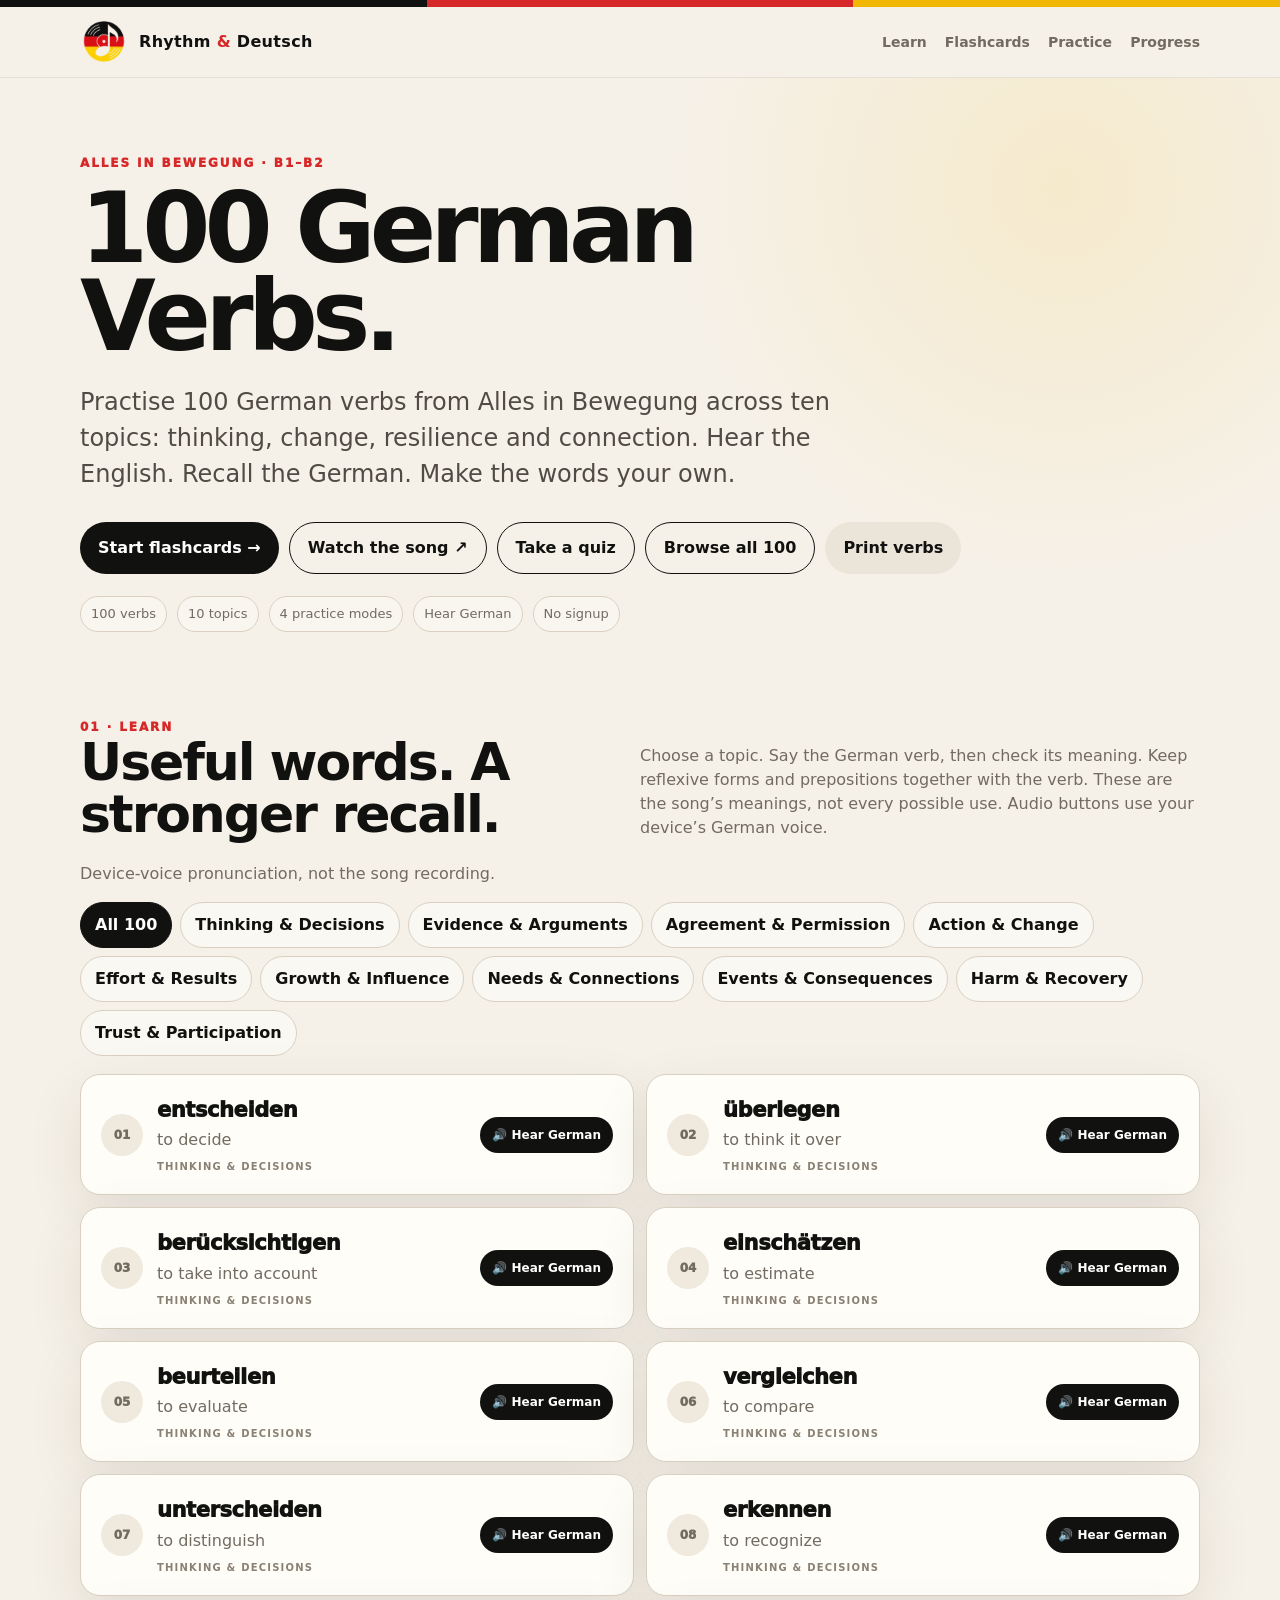
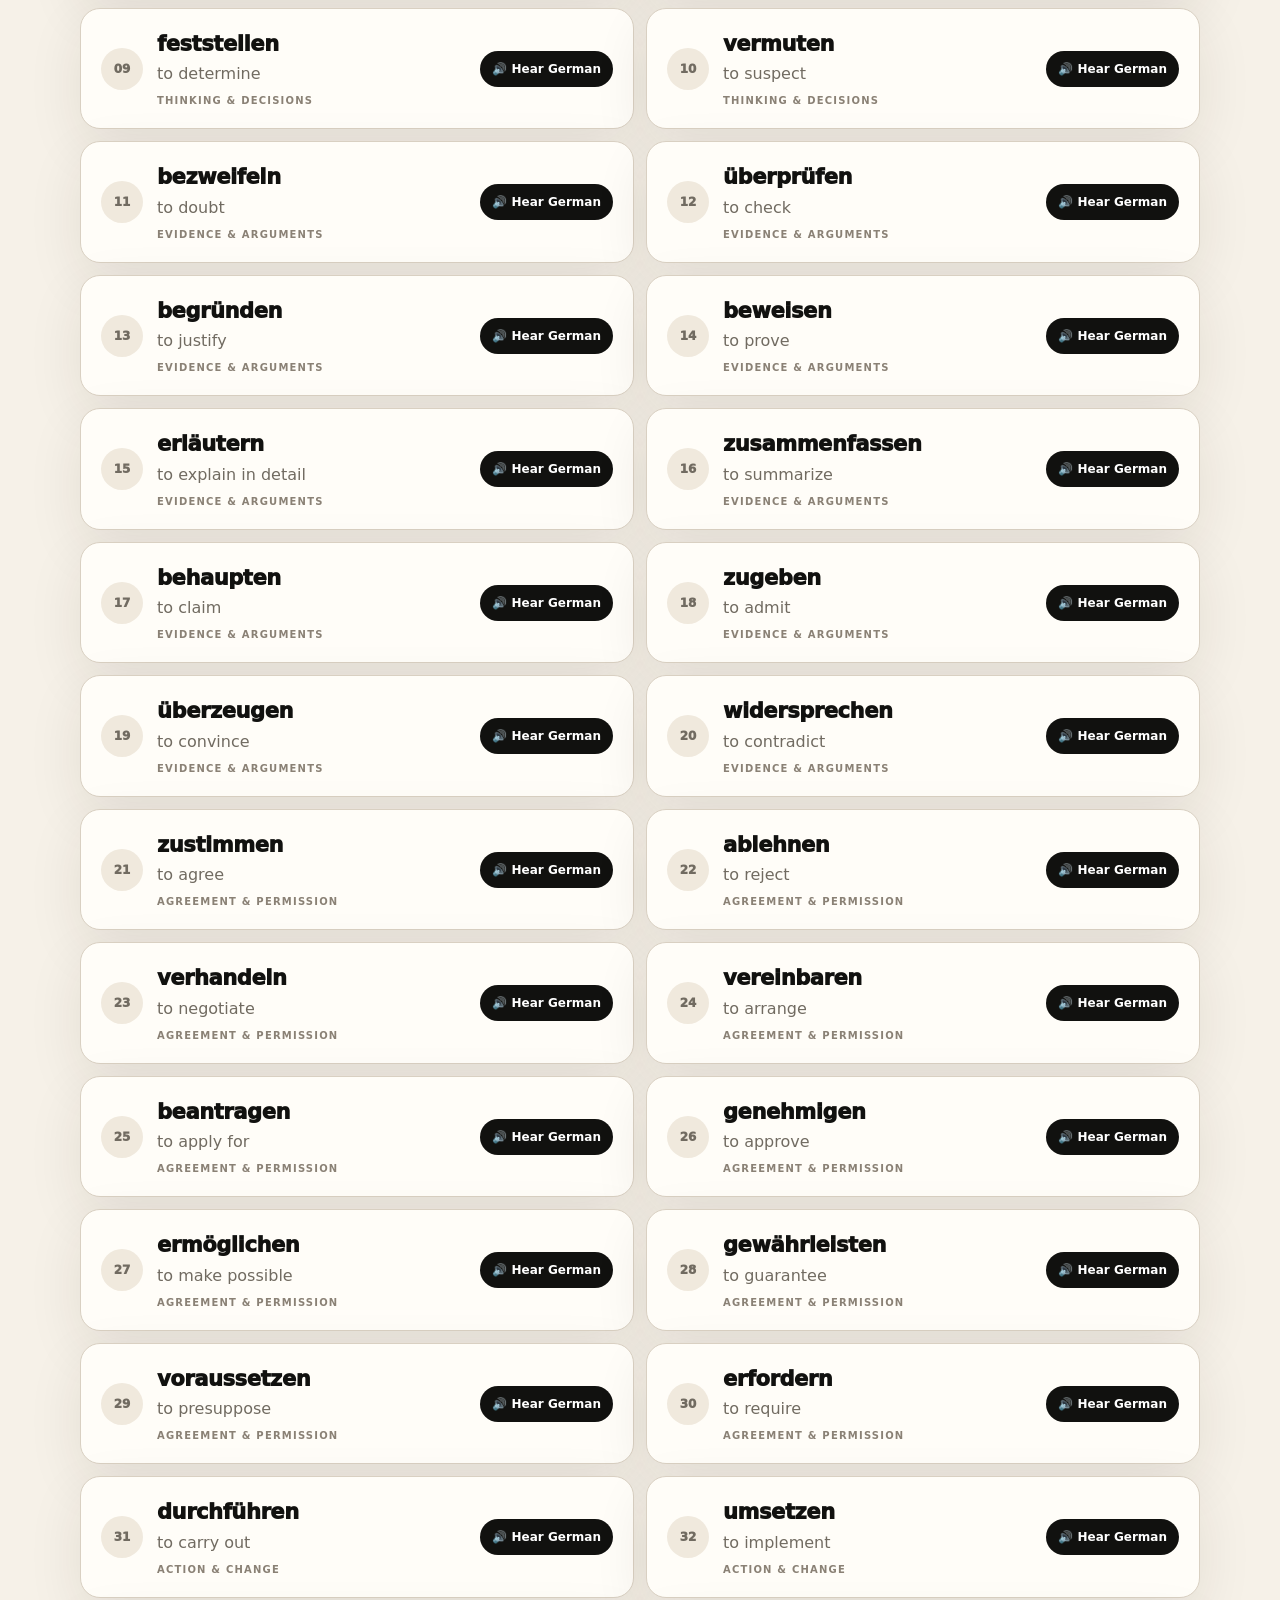
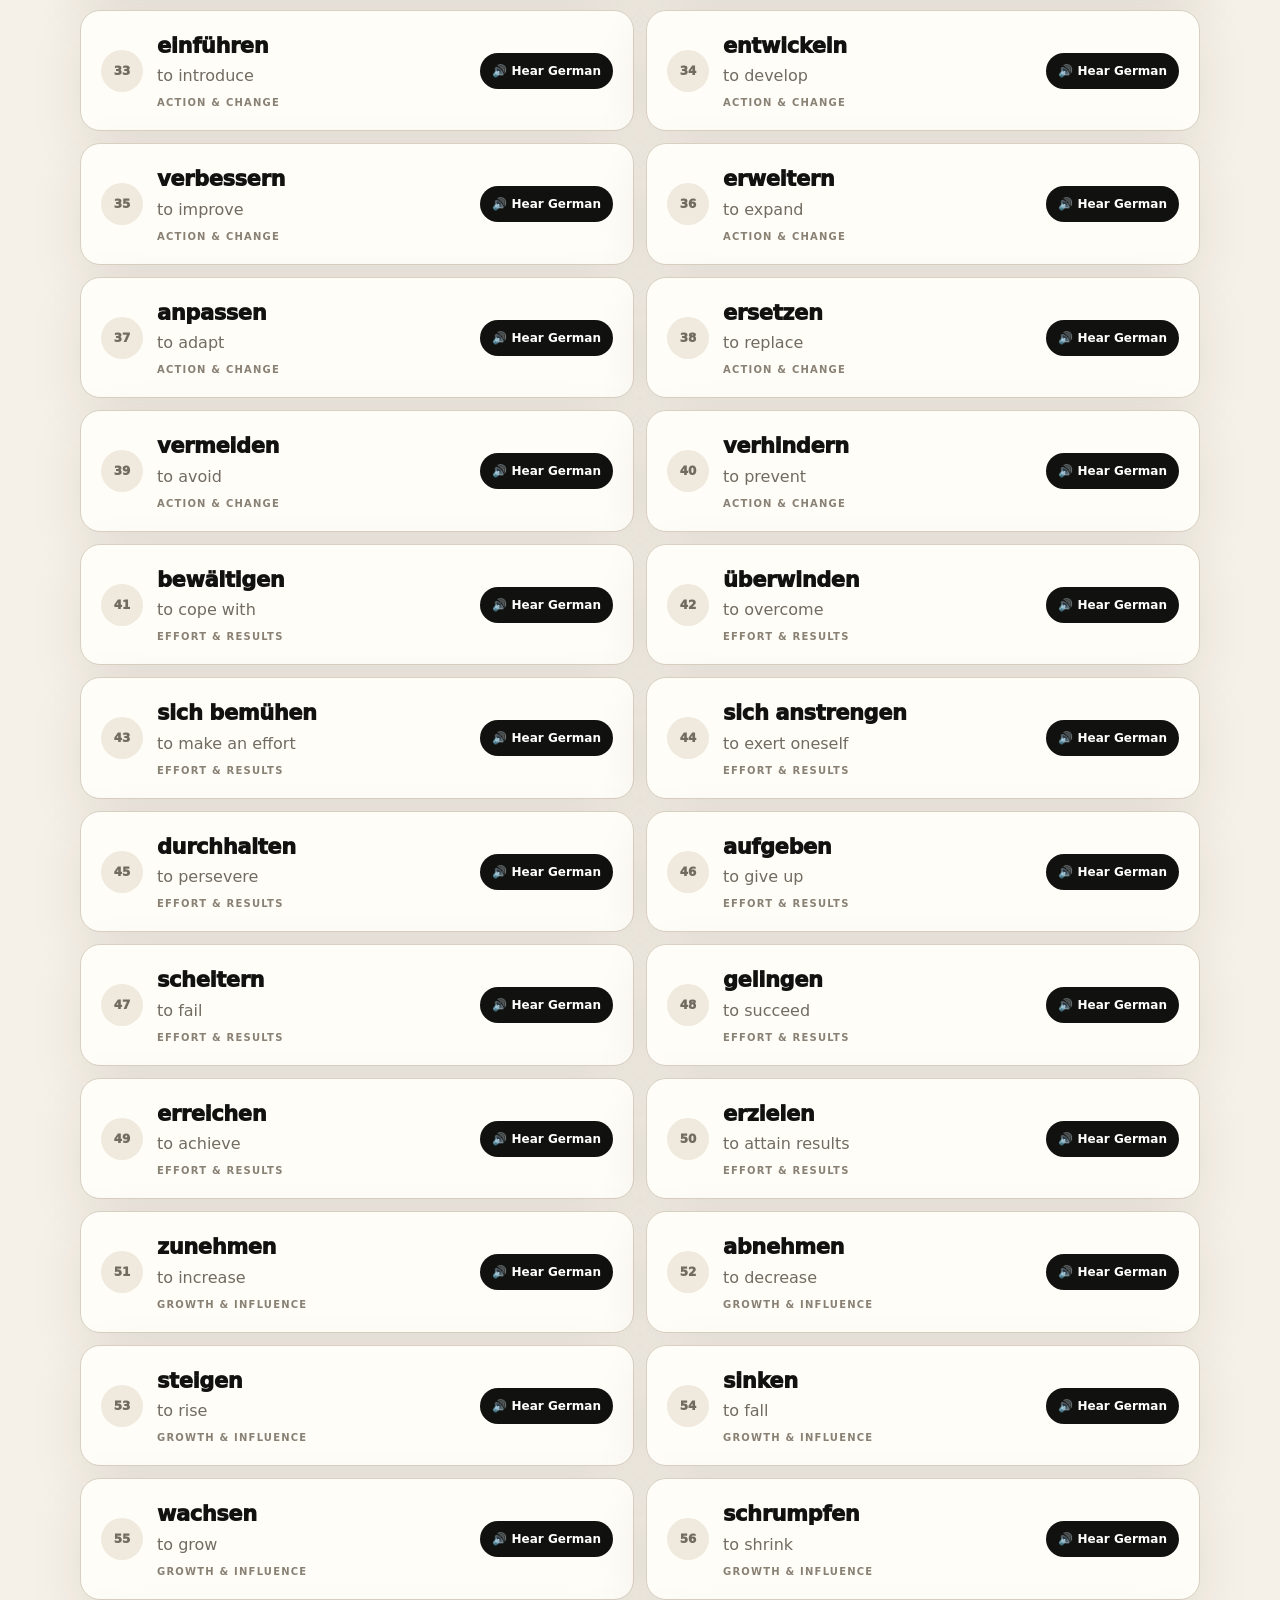
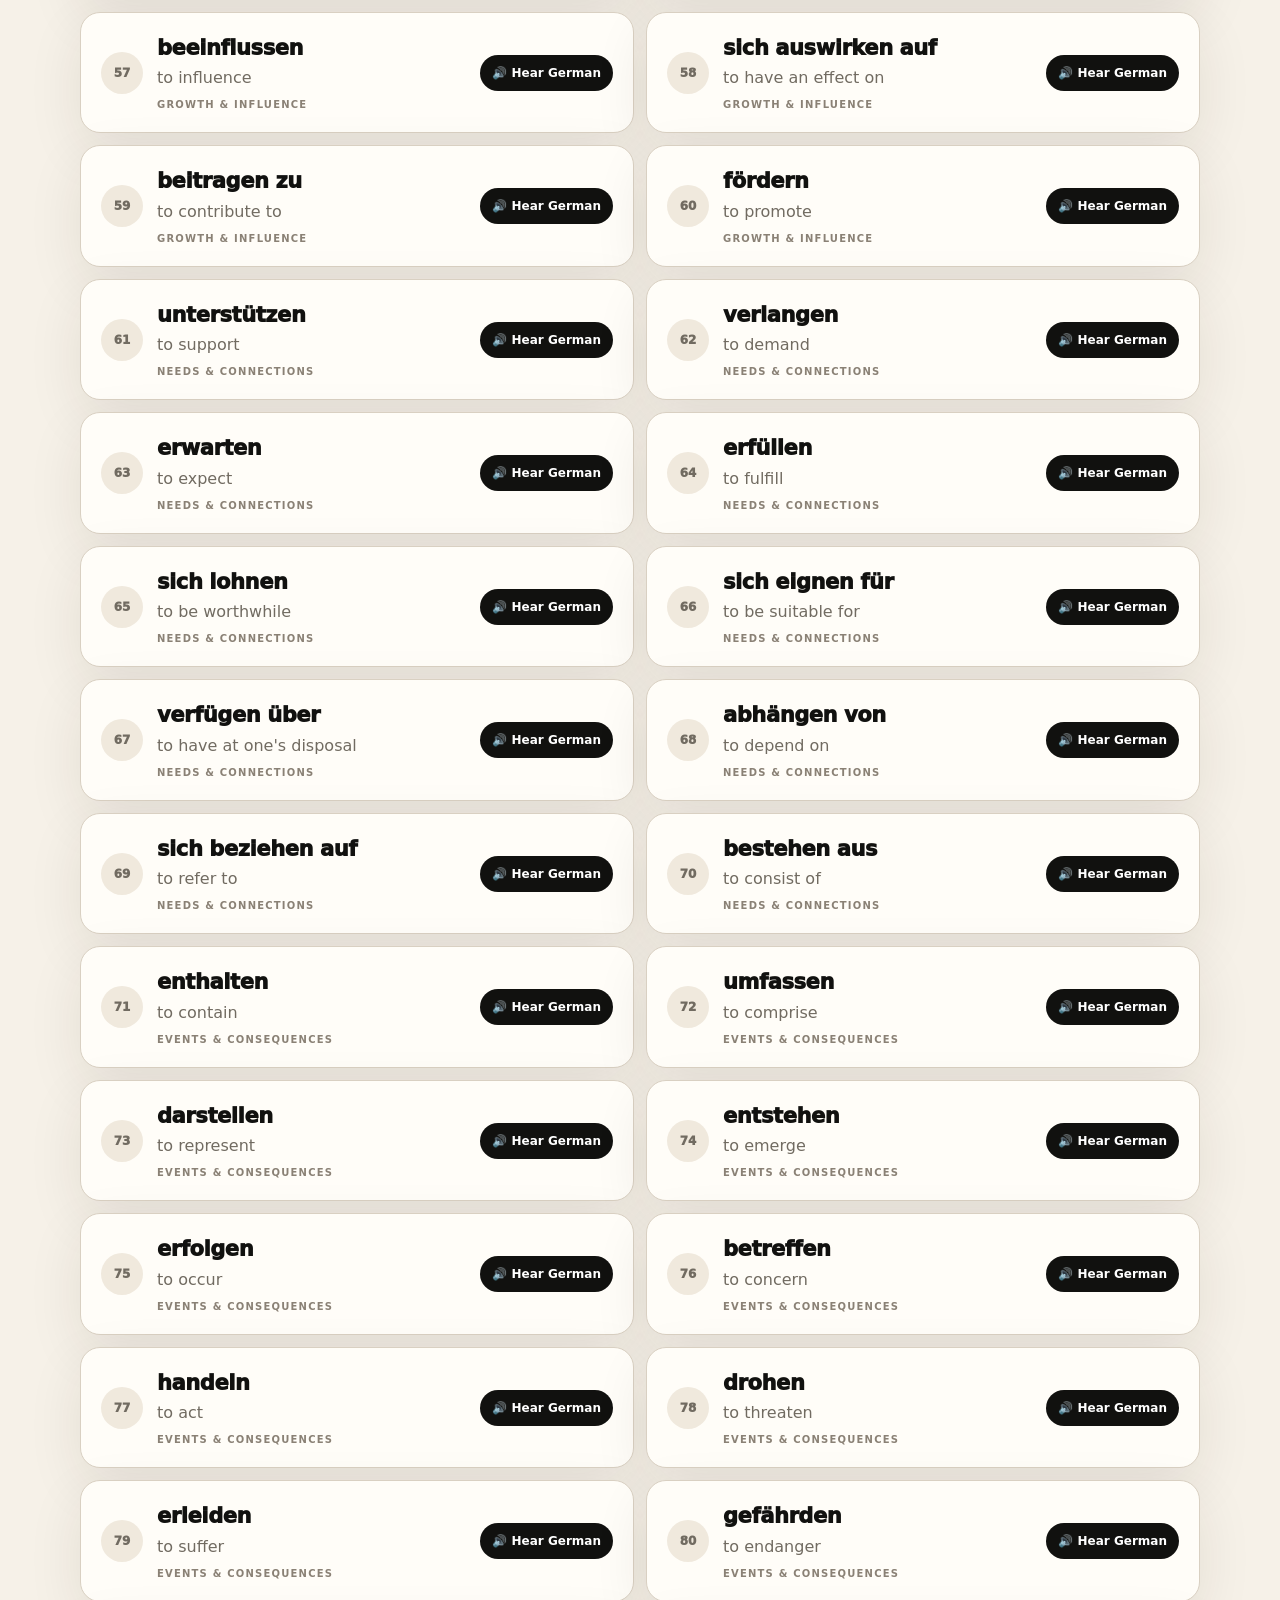
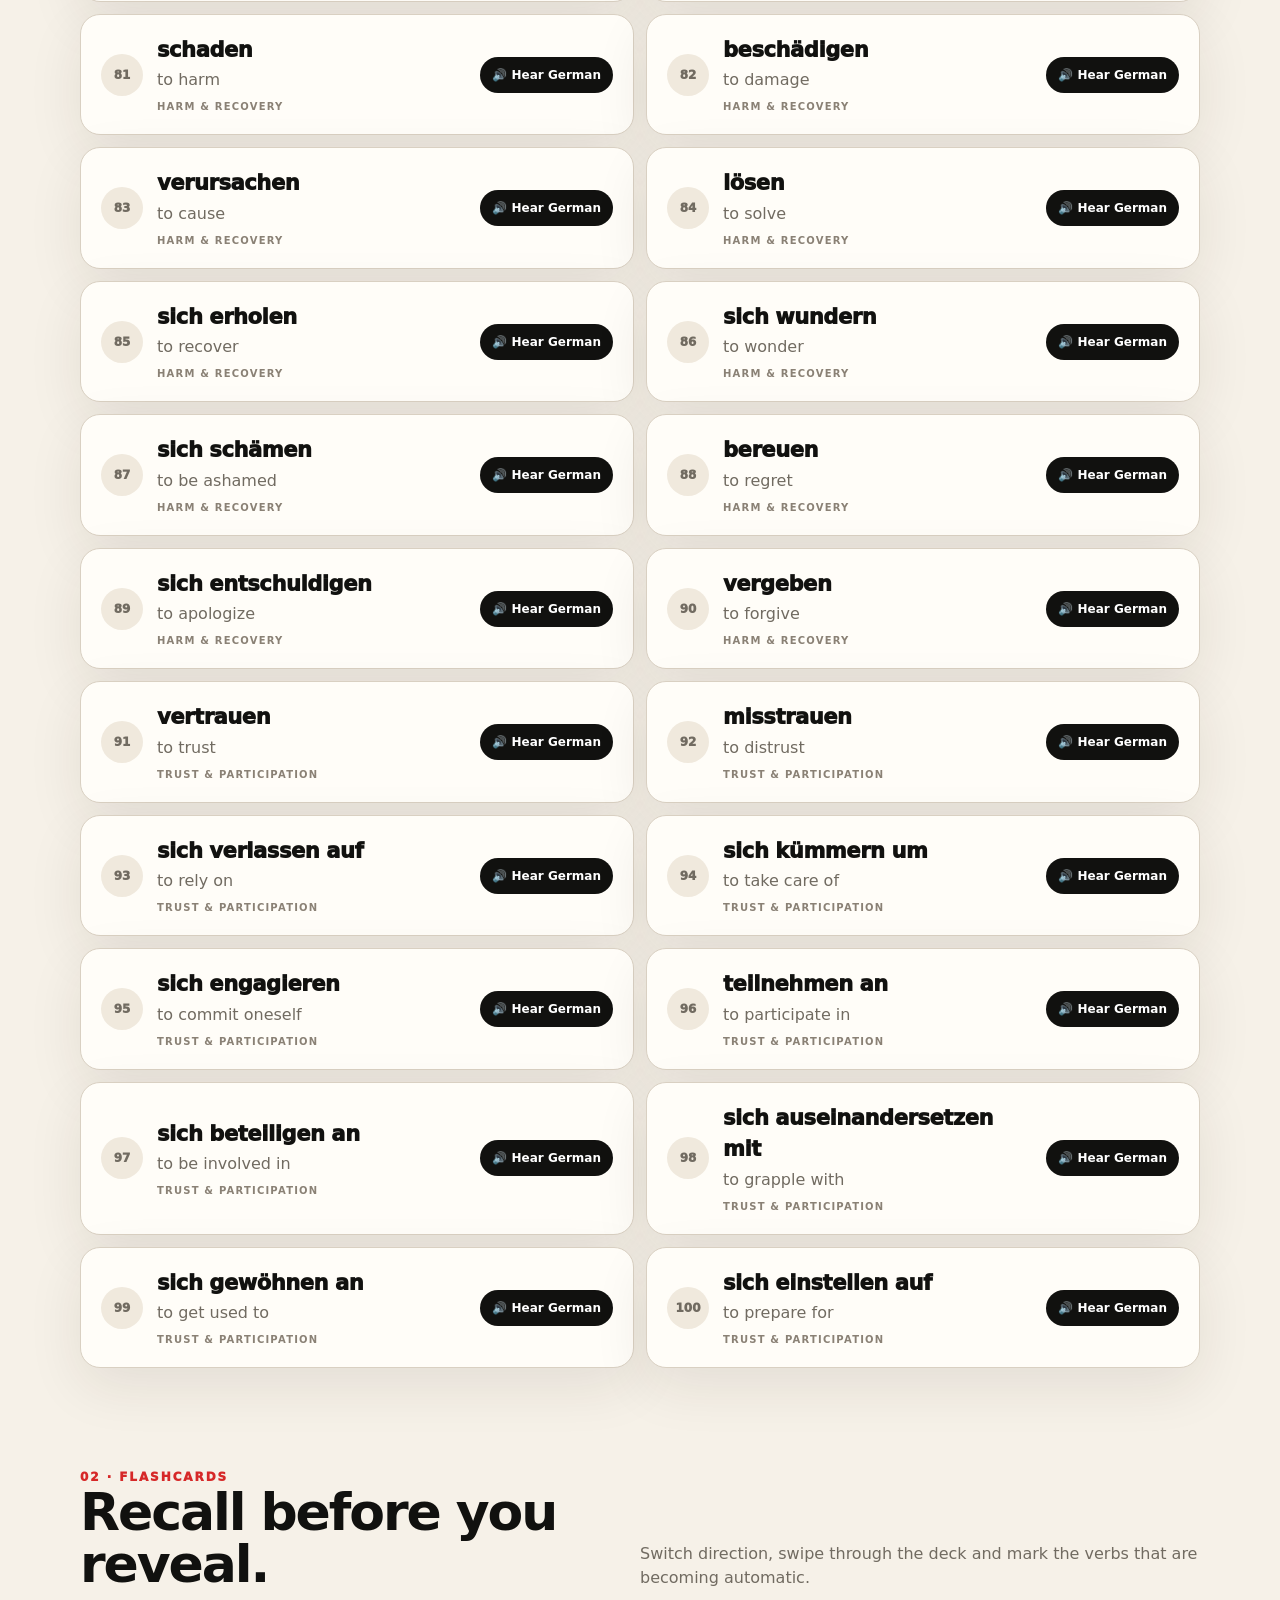
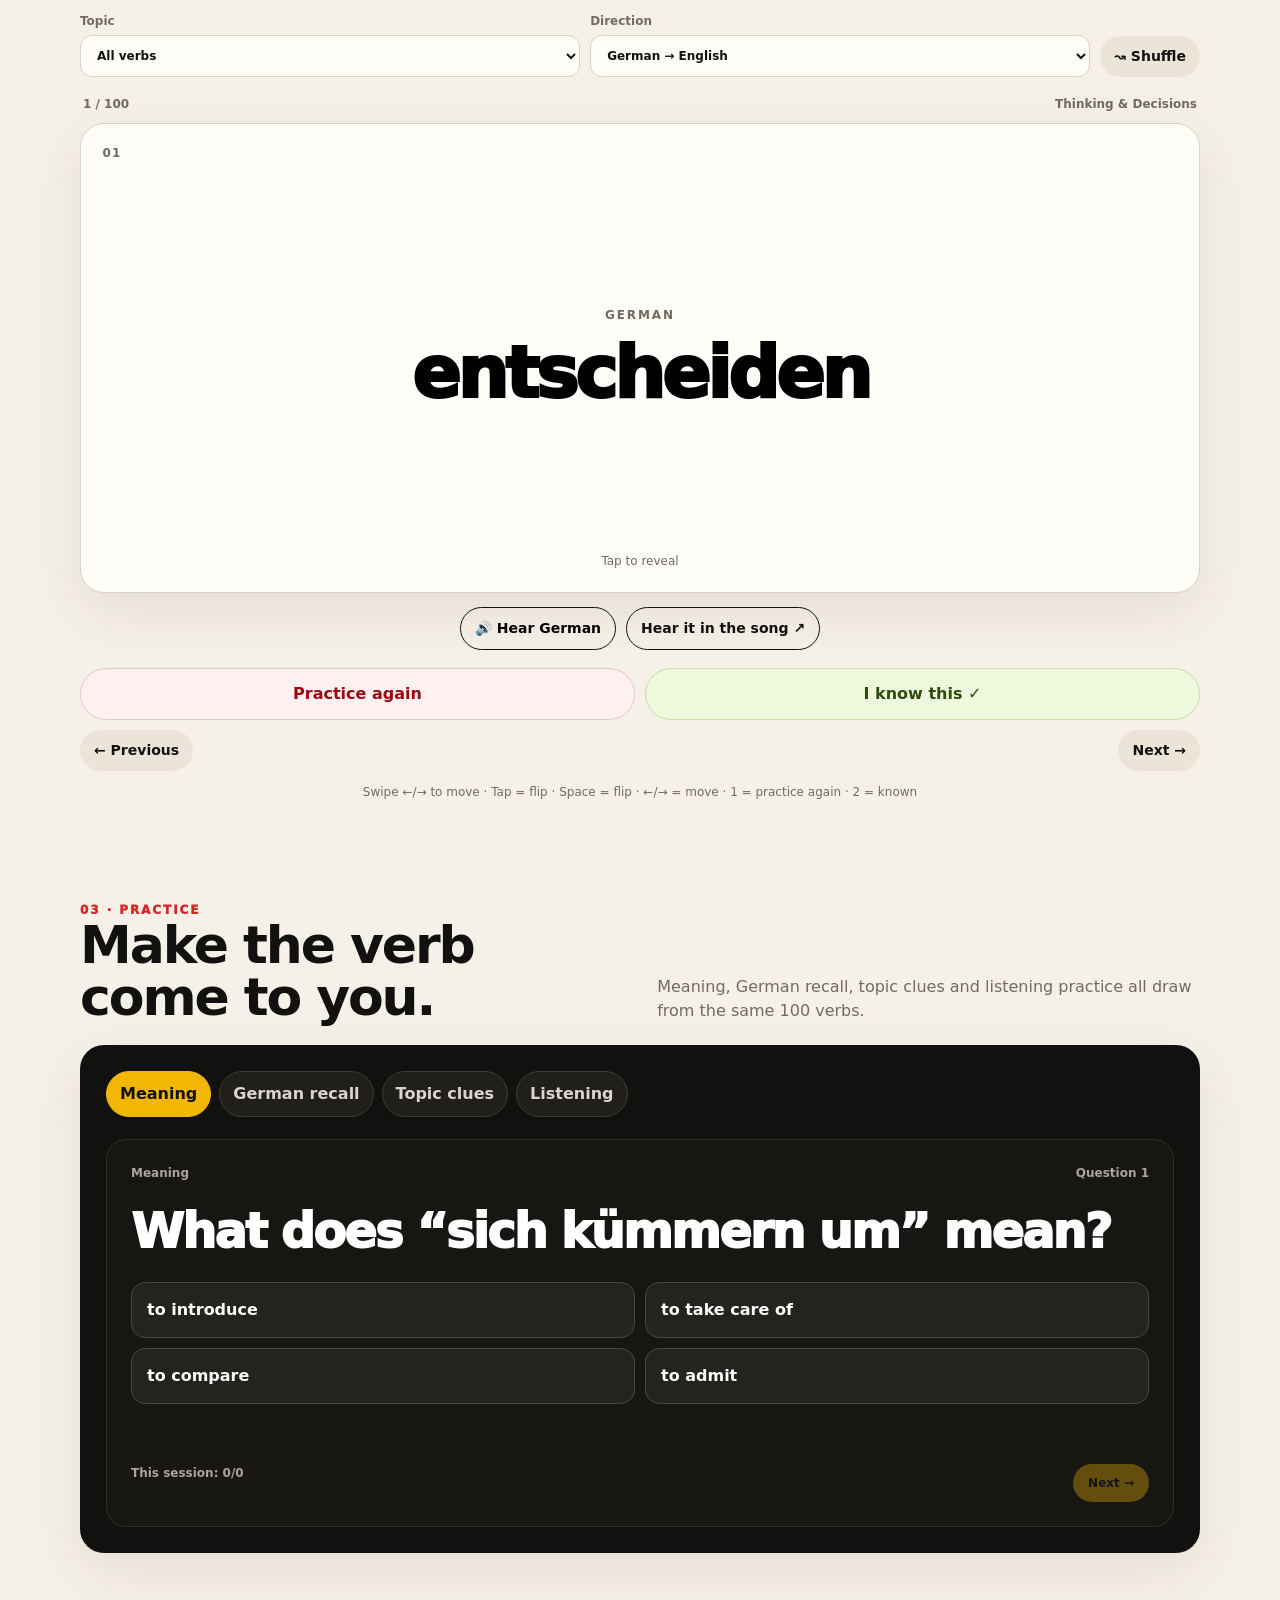
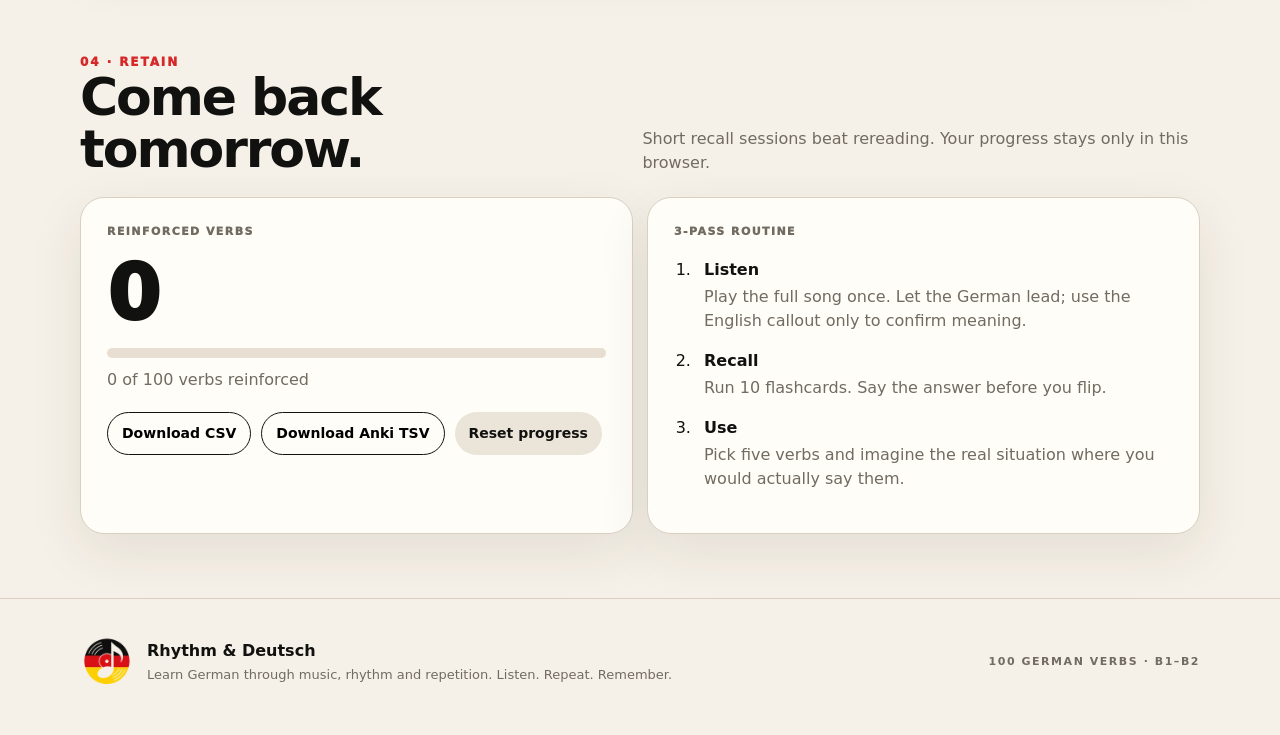
==== commit 589d8d7e: "Connect Alles in Bewegung companion to published song" ====
--- a/alles-in-bewegung/index.html
+++ b/alles-in-bewegung/index.html
@@ -44,7 +44,7 @@
     <p>Practise 100 German verbs from Alles in Bewegung across ten topics: thinking, change, resilience and connection. Hear the English. Recall the German. Make the words your own.</p>
     <div class="actions">
       <a class="btn primary" href="#flashcards" data-umami-event="bewegung-start-flashcards">Start flashcards →</a>
-      <a class="btn secondary disabled" id="watchSong" role="link" aria-disabled="true" tabindex="-1">Song link coming soon</a><a class="btn secondary" href="#practice" data-umami-event="bewegung-open-quiz">Take a quiz</a>
+      <a class="btn secondary" id="watchSong" href="https://youtu.be/FwDGrwXCGt0" target="_blank" rel="noopener" aria-disabled="false">Watch the song ↗</a><a class="btn secondary" href="#practice" data-umami-event="bewegung-open-quiz">Take a quiz</a>
       <a class="btn secondary" href="#learn" data-umami-event="bewegung-browse-all">Browse all 100</a>
       <button class="btn ghost" id="printBtn">Print verbs</button>
     </div>
@@ -105,7 +105,7 @@
     </div>
     <div class="flash-audio">
       <button class="btn secondary compact" id="speakCard" data-umami-event="bewegung-hear-card">🔊 Hear German</button>
-      <a class="btn secondary compact disabled" id="songCard" role="link" aria-disabled="true" tabindex="-1">Song link coming soon</a>
+      <a class="btn secondary compact" id="songCard" href="https://youtu.be/FwDGrwXCGt0?t=9" target="_blank" rel="noopener" aria-disabled="false">Hear it in the song ↗</a>
     </div>
     <div class="flash-rating"><button class="review-btn" id="reviewCard">Practice again</button><button class="known-btn" id="knownCard">I know this ✓</button></div>
     <div class="flash-nav"><button class="btn ghost compact" id="prevCard">← Previous</button><button class="btn ghost compact" id="nextCard">Next →</button></div>
@@ -174,7 +174,7 @@
 "use strict";
 var $=function(s){return document.querySelector(s)},$$=function(s){return Array.prototype.slice.call(document.querySelectorAll(s))};
 var PHRASES=[{"id":1,"key":"verse-1-1","de":"entscheiden","en":"to decide","category":"Thinking & Decisions","germanStartMs":9940,"cat":"Thinking & Decisions","scene":"In the topic “Thinking & Decisions”, which German verb means “to decide”?"},{"id":2,"key":"verse-1-2","de":"überlegen","en":"to think it over","category":"Thinking & Decisions","germanStartMs":12080,"cat":"Thinking & Decisions","scene":"In the topic “Thinking & Decisions”, which German verb means “to think it over”?"},{"id":3,"key":"verse-1-3","de":"berücksichtigen","en":"to take into account","category":"Thinking & Decisions","germanStartMs":13840,"cat":"Thinking & Decisions","scene":"In the topic “Thinking & Decisions”, which German verb means “to take into account”?"},{"id":4,"key":"verse-1-4","de":"einschätzen","en":"to estimate","category":"Thinking & Decisions","germanStartMs":15880,"cat":"Thinking & Decisions","scene":"In the topic “Thinking & Decisions”, which German verb means “to estimate”?"},{"id":5,"key":"verse-1-5","de":"beurteilen","en":"to evaluate","category":"Thinking & Decisions","germanStartMs":17800,"cat":"Thinking & Decisions","scene":"In the topic “Thinking & Decisions”, which German verb means “to evaluate”?"},{"id":6,"key":"verse-1-6","de":"vergleichen","en":"to compare","category":"Thinking & Decisions","germanStartMs":19980,"cat":"Thinking & Decisions","scene":"In the topic “Thinking & Decisions”, which German verb means “to compare”?"},{"id":7,"key":"verse-1-7","de":"unterscheiden","en":"to distinguish","category":"Thinking & Decisions","germanStartMs":22120,"cat":"Thinking & Decisions","scene":"In the topic “Thinking & Decisions”, which German verb means “to distinguish”?"},{"id":8,"key":"verse-1-8","de":"erkennen","en":"to recognize","category":"Thinking & Decisions","germanStartMs":23760,"cat":"Thinking & Decisions","scene":"In the topic “Thinking & Decisions”, which German verb means “to recognize”?"},{"id":9,"key":"verse-1-9","de":"feststellen","en":"to determine","category":"Thinking & Decisions","germanStartMs":25060,"cat":"Thinking & Decisions","scene":"In the topic “Thinking & Decisions”, which German verb means “to determine”?"},{"id":10,"key":"verse-1-10","de":"vermuten","en":"to suspect","category":"Thinking & Decisions","germanStartMs":26500,"cat":"Thinking & Decisions","scene":"In the topic “Thinking & Decisions”, which German verb means “to suspect”?"},{"id":11,"key":"verse-2-1","de":"bezweifeln","en":"to doubt","category":"Evidence & Arguments","germanStartMs":28370,"cat":"Evidence & Arguments","scene":"In the topic “Evidence & Arguments”, which German verb means “to doubt”?"},{"id":12,"key":"verse-2-2","de":"überprüfen","en":"to check","category":"Evidence & Arguments","germanStartMs":30570,"cat":"Evidence & Arguments","scene":"In the topic “Evidence & Arguments”, which German verb means “to check”?"},{"id":13,"key":"verse-2-3","de":"begründen","en":"to justify","category":"Evidence & Arguments","germanStartMs":32670,"cat":"Evidence & Arguments","scene":"In the topic “Evidence & Arguments”, which German verb means “to justify”?"},{"id":14,"key":"verse-2-4","de":"beweisen","en":"to prove","category":"Evidence & Arguments","germanStartMs":35210,"cat":"Evidence & Arguments","scene":"In the topic “Evidence & Arguments”, which German verb means “to prove”?"},{"id":15,"key":"verse-2-5","de":"erläutern","en":"to explain in detail","category":"Evidence & Arguments","germanStartMs":37850,"cat":"Evidence & Arguments","scene":"In the topic “Evidence & Arguments”, which German verb means “to explain in detail”?"},{"id":16,"key":"verse-2-6","de":"zusammenfassen","en":"to summarize","category":"Evidence & Arguments","germanStartMs":39470,"cat":"Evidence & Arguments","scene":"In the topic “Evidence & Arguments”, which German verb means “to summarize”?"},{"id":17,"key":"verse-2-7","de":"behaupten","en":"to claim","category":"Evidence & Arguments","germanStartMs":41890,"cat":"Evidence & Arguments","scene":"In the topic “Evidence & Arguments”, which German verb means “to claim”?"},{"id":18,"key":"verse-2-8","de":"zugeben","en":"to admit","category":"Evidence & Arguments","germanStartMs":43270,"cat":"Evidence & Arguments","scene":"In the topic “Evidence & Arguments”, which German verb means “to admit”?"},{"id":19,"key":"verse-2-9","de":"überzeugen","en":"to convince","category":"Evidence & Arguments","germanStartMs":45030,"cat":"Evidence & Arguments","scene":"In the topic “Evidence & Arguments”, which German verb means “to convince”?"},{"id":20,"key":"verse-2-10","de":"widersprechen","en":"to contradict","category":"Evidence & Arguments","germanStartMs":46570,"cat":"Evidence & Arguments","scene":"In the topic “Evidence & Arguments”, which German verb means “to contradict”?"},{"id":21,"key":"verse-3-1","de":"zustimmen","en":"to agree","category":"Agreement & Permission","germanStartMs":85750,"cat":"Agreement & Permission","scene":"In the topic “Agreement & Permission”, which German verb means “to agree”?"},{"id":22,"key":"verse-3-2","de":"ablehnen","en":"to reject","category":"Agreement & Permission","germanStartMs":86870,"cat":"Agreement & Permission","scene":"In the topic “Agreement & Permission”, which German verb means “to reject”?"},{"id":23,"key":"verse-3-3","de":"verhandeln","en":"to negotiate","category":"Agreement & Permission","germanStartMs":88130,"cat":"Agreement & Permission","scene":"In the topic “Agreement & Permission”, which German verb means “to negotiate”?"},{"id":24,"key":"verse-3-4","de":"vereinbaren","en":"to arrange","category":"Agreement & Permission","germanStartMs":89130,"cat":"Agreement & Permission","scene":"In the topic “Agreement & Permission”, which German verb means “to arrange”?"},{"id":25,"key":"verse-3-5","de":"beantragen","en":"to apply for","category":"Agreement & Permission","germanStartMs":90470,"cat":"Agreement & Permission","scene":"In the topic “Agreement & Permission”, which German verb means “to apply for”?"},{"id":26,"key":"verse-3-6","de":"genehmigen","en":"to approve","category":"Agreement & Permission","germanStartMs":91610,"cat":"Agreement & Permission","scene":"In the topic “Agreement & Permission”, which German verb means “to approve”?"},{"id":27,"key":"verse-3-7","de":"ermöglichen","en":"to make possible","category":"Agreement & Permission","germanStartMs":92650,"cat":"Agreement & Permission","scene":"In the topic “Agreement & Permission”, which German verb means “to make possible”?"},{"id":28,"key":"verse-3-8","de":"gewährleisten","en":"to guarantee","category":"Agreement & Permission","germanStartMs":93650,"cat":"Agreement & Permission","scene":"In the topic “Agreement & Permission”, which German verb means “to guarantee”?"},{"id":29,"key":"verse-3-9","de":"voraussetzen","en":"to presuppose","category":"Agreement & Permission","germanStartMs":95150,"cat":"Agreement & Permission","scene":"In the topic “Agreement & Permission”, which German verb means “to presuppose”?"},{"id":30,"key":"verse-3-10","de":"erfordern","en":"to require","category":"Agreement & Permission","germanStartMs":96370,"cat":"Agreement & Permission","scene":"In the topic “Agreement & Permission”, which German verb means “to require”?"},{"id":31,"key":"verse-4-1","de":"durchführen","en":"to carry out","category":"Action & Change","germanStartMs":97780,"cat":"Action & Change","scene":"In the topic “Action & Change”, which German verb means “to carry out”?"},{"id":32,"key":"verse-4-2","de":"umsetzen","en":"to implement","category":"Action & Change","germanStartMs":98660,"cat":"Action & Change","scene":"In the topic “Action & Change”, which German verb means “to implement”?"},{"id":33,"key":"verse-4-3","de":"einführen","en":"to introduce","category":"Action & Change","germanStartMs":99880,"cat":"Action & Change","scene":"In the topic “Action & Change”, which German verb means “to introduce”?"},{"id":34,"key":"verse-4-4","de":"entwickeln","en":"to develop","category":"Action & Change","germanStartMs":100880,"cat":"Action & Change","scene":"In the topic “Action & Change”, which German verb means “to develop”?"},{"id":35,"key":"verse-4-5","de":"verbessern","en":"to improve","category":"Action & Change","germanStartMs":101840,"cat":"Action & Change","scene":"In the topic “Action & Change”, which German verb means “to improve”?"},{"id":36,"key":"verse-4-6","de":"erweitern","en":"to expand","category":"Action & Change","germanStartMs":102940,"cat":"Action & Change","scene":"In the topic “Action & Change”, which German verb means “to expand”?"},{"id":37,"key":"verse-4-7","de":"anpassen","en":"to adapt","category":"Action & Change","germanStartMs":104140,"cat":"Action & Change","scene":"In the topic “Action & Change”, which German verb means “to adapt”?"},{"id":38,"key":"verse-4-8","de":"ersetzen","en":"to replace","category":"Action & Change","germanStartMs":105260,"cat":"Action & Change","scene":"In the topic “Action & Change”, which German verb means “to replace”?"},{"id":39,"key":"verse-4-9","de":"vermeiden","en":"to avoid","category":"Action & Change","germanStartMs":106300,"cat":"Action & Change","scene":"In the topic “Action & Change”, which German verb means “to avoid”?"},{"id":40,"key":"verse-4-10","de":"verhindern","en":"to prevent","category":"Action & Change","germanStartMs":107440,"cat":"Action & Change","scene":"In the topic “Action & Change”, which German verb means “to prevent”?"},{"id":41,"key":"verse-5-1","de":"bewältigen","en":"to cope with","category":"Effort & Results","germanStartMs":135980,"cat":"Effort & Results","scene":"In the topic “Effort & Results”, which German verb means “to cope with”?"},{"id":42,"key":"verse-5-2","de":"überwinden","en":"to overcome","category":"Effort & Results","germanStartMs":137460,"cat":"Effort & Results","scene":"In the topic “Effort & Results”, which German verb means “to overcome”?"},{"id":43,"key":"verse-5-3","de":"sich bemühen","en":"to make an effort","category":"Effort & Results","germanStartMs":138760,"cat":"Effort & Results","scene":"In the topic “Effort & Results”, which German verb means “to make an effort”?"},{"id":44,"key":"verse-5-4","de":"sich anstrengen","en":"to exert oneself","category":"Effort & Results","germanStartMs":139900,"cat":"Effort & Results","scene":"In the topic “Effort & Results”, which German verb means “to exert oneself”?"},{"id":45,"key":"verse-5-5","de":"durchhalten","en":"to persevere","category":"Effort & Results","germanStartMs":141540,"cat":"Effort & Results","scene":"In the topic “Effort & Results”, which German verb means “to persevere”?"},{"id":46,"key":"verse-5-6","de":"aufgeben","en":"to give up","category":"Effort & Results","germanStartMs":142700,"cat":"Effort & Results","scene":"In the topic “Effort & Results”, which German verb means “to give up”?"},{"id":47,"key":"verse-5-7","de":"scheitern","en":"to fail","category":"Effort & Results","germanStartMs":143760,"cat":"Effort & Results","scene":"In the topic “Effort & Results”, which German verb means “to fail”?"},{"id":48,"key":"verse-5-8","de":"gelingen","en":"to succeed","category":"Effort & Results","germanStartMs":144600,"cat":"Effort & Results","scene":"In the topic “Effort & Results”, which German verb means “to succeed”?"},{"id":49,"key":"verse-5-9","de":"erreichen","en":"to achieve","category":"Effort & Results","germanStartMs":145780,"cat":"Effort & Results","scene":"In the topic “Effort & Results”, which German verb means “to achieve”?"},{"id":50,"key":"verse-5-10","de":"erzielen","en":"to attain results","category":"Effort & Results","germanStartMs":147340,"cat":"Effort & Results","scene":"In the topic “Effort & Results”, which German verb means “to attain results”?"},{"id":51,"key":"verse-6-1","de":"zunehmen","en":"to increase","category":"Growth & Influence","germanStartMs":148910,"cat":"Growth & Influence","scene":"In the topic “Growth & Influence”, which German verb means “to increase”?"},{"id":52,"key":"verse-6-2","de":"abnehmen","en":"to decrease","category":"Growth & Influence","germanStartMs":150070,"cat":"Growth & Influence","scene":"In the topic “Growth & Influence”, which German verb means “to decrease”?"},{"id":53,"key":"verse-6-3","de":"steigen","en":"to rise","category":"Growth & Influence","germanStartMs":151350,"cat":"Growth & Influence","scene":"In the topic “Growth & Influence”, which German verb means “to rise”?"},{"id":54,"key":"verse-6-4","de":"sinken","en":"to fall","category":"Growth & Influence","germanStartMs":152310,"cat":"Growth & Influence","scene":"In the topic “Growth & Influence”, which German verb means “to fall”?"},{"id":55,"key":"verse-6-5","de":"wachsen","en":"to grow","category":"Growth & Influence","germanStartMs":153430,"cat":"Growth & Influence","scene":"In the topic “Growth & Influence”, which German verb means “to grow”?"},{"id":56,"key":"verse-6-6","de":"schrumpfen","en":"to shrink","category":"Growth & Influence","germanStartMs":154550,"cat":"Growth & Influence","scene":"In the topic “Growth & Influence”, which German verb means “to shrink”?"},{"id":57,"key":"verse-6-7","de":"beeinflussen","en":"to influence","category":"Growth & Influence","germanStartMs":155810,"cat":"Growth & Influence","scene":"In the topic “Growth & Influence”, which German verb means “to influence”?"},{"id":58,"key":"verse-6-8","de":"sich auswirken auf","en":"to have an effect on","category":"Growth & Influence","germanStartMs":158030,"cat":"Growth & Influence","scene":"In the topic “Growth & Influence”, which German verb means “to have an effect on”?"},{"id":59,"key":"verse-6-9","de":"beitragen zu","en":"to contribute to","category":"Growth & Influence","germanStartMs":159790,"cat":"Growth & Influence","scene":"In the topic “Growth & Influence”, which German verb means “to contribute to”?"},{"id":60,"key":"verse-6-10","de":"fördern","en":"to promote","category":"Growth & Influence","germanStartMs":161190,"cat":"Growth & Influence","scene":"In the topic “Growth & Influence”, which German verb means “to promote”?"},{"id":61,"key":"verse-7-1","de":"unterstützen","en":"to support","category":"Needs & Connections","germanStartMs":163540,"cat":"Needs & Connections","scene":"In the topic “Needs & Connections”, which German verb means “to support”?"},{"id":62,"key":"verse-7-2","de":"verlangen","en":"to demand","category":"Needs & Connections","germanStartMs":165000,"cat":"Needs & Connections","scene":"In the topic “Needs & Connections”, which German verb means “to demand”?"},{"id":63,"key":"verse-7-3","de":"erwarten","en":"to expect","category":"Needs & Connections","germanStartMs":167340,"cat":"Needs & Connections","scene":"In the topic “Needs & Connections”, which German verb means “to expect”?"},{"id":64,"key":"verse-7-4","de":"erfüllen","en":"to fulfill","category":"Needs & Connections","germanStartMs":169660,"cat":"Needs & Connections","scene":"In the topic “Needs & Connections”, which German verb means “to fulfill”?"},{"id":65,"key":"verse-7-5","de":"sich lohnen","en":"to be worthwhile","category":"Needs & Connections","germanStartMs":171560,"cat":"Needs & Connections","scene":"In the topic “Needs & Connections”, which German verb means “to be worthwhile”?"},{"id":66,"key":"verse-7-6","de":"sich eignen für","en":"to be suitable for","category":"Needs & Connections","germanStartMs":174360,"cat":"Needs & Connections","scene":"In the topic “Needs & Connections”, which German verb means “to be suitable for”?"},{"id":67,"key":"verse-7-7","de":"verfügen über","en":"to have at one's disposal","category":"Needs & Connections","germanStartMs":176620,"cat":"Needs & Connections","scene":"In the topic “Needs & Connections”, which German verb means “to have at one's disposal”?"},{"id":68,"key":"verse-7-8","de":"abhängen von","en":"to depend on","category":"Needs & Connections","germanStartMs":178700,"cat":"Needs & Connections","scene":"In the topic “Needs & Connections”, which German verb means “to depend on”?"},{"id":69,"key":"verse-7-9","de":"sich beziehen auf","en":"to refer to","category":"Needs & Connections","germanStartMs":180760,"cat":"Needs & Connections","scene":"In the topic “Needs & Connections”, which German verb means “to refer to”?"},{"id":70,"key":"verse-7-10","de":"bestehen aus","en":"to consist of","category":"Needs & Connections","germanStartMs":183140,"cat":"Needs & Connections","scene":"In the topic “Needs & Connections”, which German verb means “to consist of”?"},{"id":71,"key":"verse-8-1","de":"enthalten","en":"to contain","category":"Events & Consequences","germanStartMs":184890,"cat":"Events & Consequences","scene":"In the topic “Events & Consequences”, which German verb means “to contain”?"},{"id":72,"key":"verse-8-2","de":"umfassen","en":"to comprise","category":"Events & Consequences","germanStartMs":186110,"cat":"Events & Consequences","scene":"In the topic “Events & Consequences”, which German verb means “to comprise”?"},{"id":73,"key":"verse-8-3","de":"darstellen","en":"to represent","category":"Events & Consequences","germanStartMs":186970,"cat":"Events & Consequences","scene":"In the topic “Events & Consequences”, which German verb means “to represent”?"},{"id":74,"key":"verse-8-4","de":"entstehen","en":"to emerge","category":"Events & Consequences","germanStartMs":188110,"cat":"Events & Consequences","scene":"In the topic “Events & Consequences”, which German verb means “to emerge”?"},{"id":75,"key":"verse-8-5","de":"erfolgen","en":"to occur","category":"Events & Consequences","germanStartMs":189310,"cat":"Events & Consequences","scene":"In the topic “Events & Consequences”, which German verb means “to occur”?"},{"id":76,"key":"verse-8-6","de":"betreffen","en":"to concern","category":"Events & Consequences","germanStartMs":190470,"cat":"Events & Consequences","scene":"In the topic “Events & Consequences”, which German verb means “to concern”?"},{"id":77,"key":"verse-8-7","de":"handeln","en":"to act","category":"Events & Consequences","germanStartMs":191410,"cat":"Events & Consequences","scene":"In the topic “Events & Consequences”, which German verb means “to act”?"},{"id":78,"key":"verse-8-8","de":"drohen","en":"to threaten","category":"Events & Consequences","germanStartMs":192490,"cat":"Events & Consequences","scene":"In the topic “Events & Consequences”, which German verb means “to threaten”?"},{"id":79,"key":"verse-8-9","de":"erleiden","en":"to suffer","category":"Events & Consequences","germanStartMs":193650,"cat":"Events & Consequences","scene":"In the topic “Events & Consequences”, which German verb means “to suffer”?"},{"id":80,"key":"verse-8-10","de":"gefährden","en":"to endanger","category":"Events & Consequences","germanStartMs":194710,"cat":"Events & Consequences","scene":"In the topic “Events & Consequences”, which German verb means “to endanger”?"},{"id":81,"key":"verse-9-1","de":"schaden","en":"to harm","category":"Harm & Recovery","germanStartMs":211420,"cat":"Harm & Recovery","scene":"In the topic “Harm & Recovery”, which German verb means “to harm”?"},{"id":82,"key":"verse-9-2","de":"beschädigen","en":"to damage","category":"Harm & Recovery","germanStartMs":212560,"cat":"Harm & Recovery","scene":"In the topic “Harm & Recovery”, which German verb means “to damage”?"},{"id":83,"key":"verse-9-3","de":"verursachen","en":"to cause","category":"Harm & Recovery","germanStartMs":213680,"cat":"Harm & Recovery","scene":"In the topic “Harm & Recovery”, which German verb means “to cause”?"},{"id":84,"key":"verse-9-4","de":"lösen","en":"to solve","category":"Harm & Recovery","germanStartMs":214800,"cat":"Harm & Recovery","scene":"In the topic “Harm & Recovery”, which German verb means “to solve”?"},{"id":85,"key":"verse-9-5","de":"sich erholen","en":"to recover","category":"Harm & Recovery","germanStartMs":215720,"cat":"Harm & Recovery","scene":"In the topic “Harm & Recovery”, which German verb means “to recover”?"},{"id":86,"key":"verse-9-6","de":"sich wundern","en":"to wonder","category":"Harm & Recovery","germanStartMs":216880,"cat":"Harm & Recovery","scene":"In the topic “Harm & Recovery”, which German verb means “to wonder”?"},{"id":87,"key":"verse-9-7","de":"sich schämen","en":"to be ashamed","category":"Harm & Recovery","germanStartMs":218020,"cat":"Harm & Recovery","scene":"In the topic “Harm & Recovery”, which German verb means “to be ashamed”?"},{"id":88,"key":"verse-9-8","de":"bereuen","en":"to regret","category":"Harm & Recovery","germanStartMs":219060,"cat":"Harm & Recovery","scene":"In the topic “Harm & Recovery”, which German verb means “to regret”?"},{"id":89,"key":"verse-9-9","de":"sich entschuldigen","en":"to apologize","category":"Harm & Recovery","germanStartMs":220360,"cat":"Harm & Recovery","scene":"In the topic “Harm & Recovery”, which German verb means “to apologize”?"},{"id":90,"key":"verse-9-10","de":"vergeben","en":"to forgive","category":"Harm & Recovery","germanStartMs":222380,"cat":"Harm & Recovery","scene":"In the topic “Harm & Recovery”, which German verb means “to forgive”?"},{"id":91,"key":"verse-10-1","de":"vertrauen","en":"to trust","category":"Trust & Participation","germanStartMs":224820,"cat":"Trust & Participation","scene":"In the topic “Trust & Participation”, which German verb means “to trust”?"},{"id":92,"key":"verse-10-2","de":"misstrauen","en":"to distrust","category":"Trust & Participation","germanStartMs":225700,"cat":"Trust & Participation","scene":"In the topic “Trust & Participation”, which German verb means “to distrust”?"},{"id":93,"key":"verse-10-3","de":"sich verlassen auf","en":"to rely on","category":"Trust & Participation","germanStartMs":227160,"cat":"Trust & Participation","scene":"In the topic “Trust & Participation”, which German verb means “to rely on”?"},{"id":94,"key":"verse-10-4","de":"sich kümmern um","en":"to take care of","category":"Trust & Participation","germanStartMs":229340,"cat":"Trust & Participation","scene":"In the topic “Trust & Participation”, which German verb means “to take care of”?"},{"id":95,"key":"verse-10-5","de":"sich engagieren","en":"to commit oneself","category":"Trust & Participation","germanStartMs":231520,"cat":"Trust & Participation","scene":"In the topic “Trust & Participation”, which German verb means “to commit oneself”?"},{"id":96,"key":"verse-10-6","de":"teilnehmen an","en":"to participate in","category":"Trust & Participation","germanStartMs":233960,"cat":"Trust & Participation","scene":"In the topic “Trust & Participation”, which German verb means “to participate in”?"},{"id":97,"key":"verse-10-7","de":"sich beteiligen an","en":"to be involved in","category":"Trust & Participation","germanStartMs":235920,"cat":"Trust & Participation","scene":"In the topic “Trust & Participation”, which German verb means “to be involved in”?"},{"id":98,"key":"verse-10-8","de":"sich auseinandersetzen mit","en":"to grapple with","category":"Trust & Participation","germanStartMs":238100,"cat":"Trust & Participation","scene":"In the topic “Trust & Participation”, which German verb means “to grapple with”?"},{"id":99,"key":"verse-10-9","de":"sich gewöhnen an","en":"to get used to","category":"Trust & Participation","germanStartMs":240320,"cat":"Trust & Participation","scene":"In the topic “Trust & Participation”, which German verb means “to get used to”?"},{"id":100,"key":"verse-10-10","de":"sich einstellen auf","en":"to prepare for","category":"Trust & Participation","germanStartMs":242560,"cat":"Trust & Participation","scene":"In the topic “Trust & Participation”, which German verb means “to prepare for”?"}];
-var VIDEO_ID=null;
+var VIDEO_ID="FwDGrwXCGt0";
 var CATS=[];PHRASES.forEach(function(p){if(CATS.indexOf(p.cat)<0)CATS.push(p.cat)});
 var STORAGE="rd-alles-in-bewegung-v1";
 var progress={mastered:{},review:{},attempts:0,correct:0};
